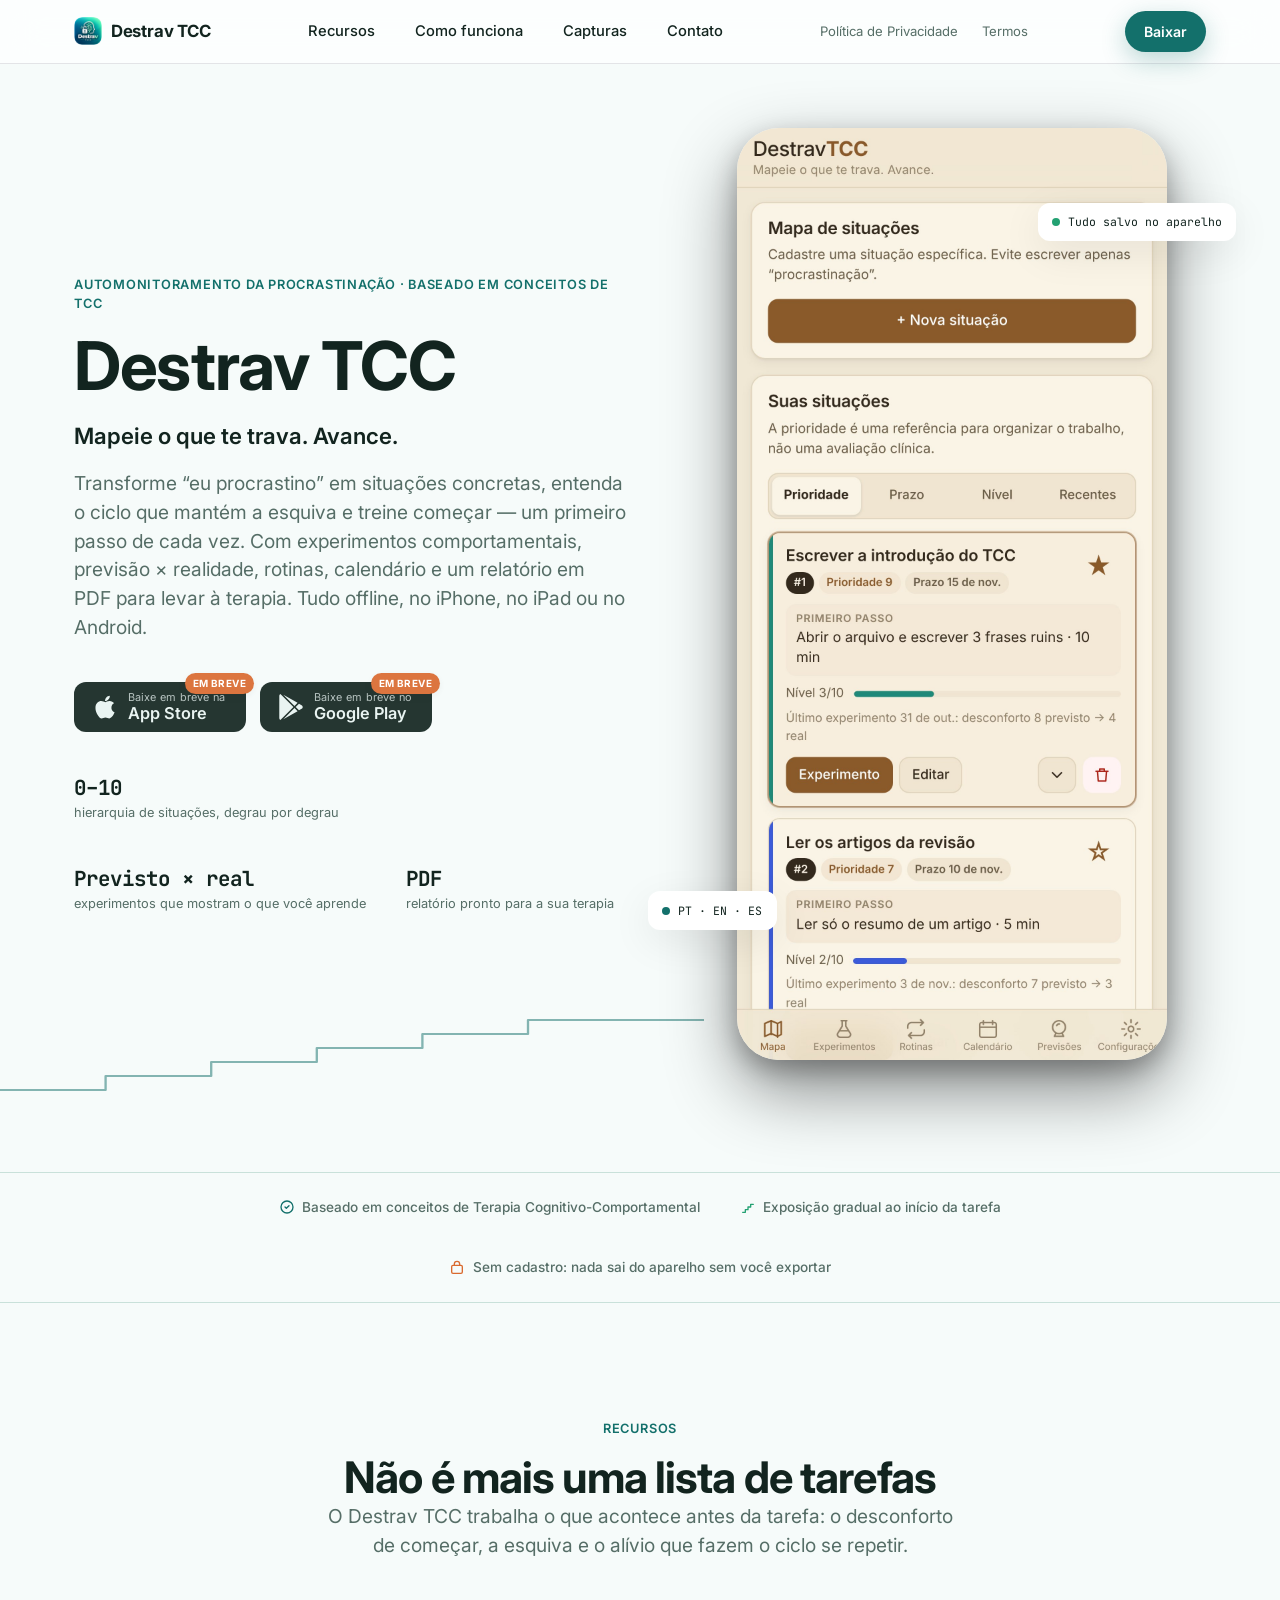
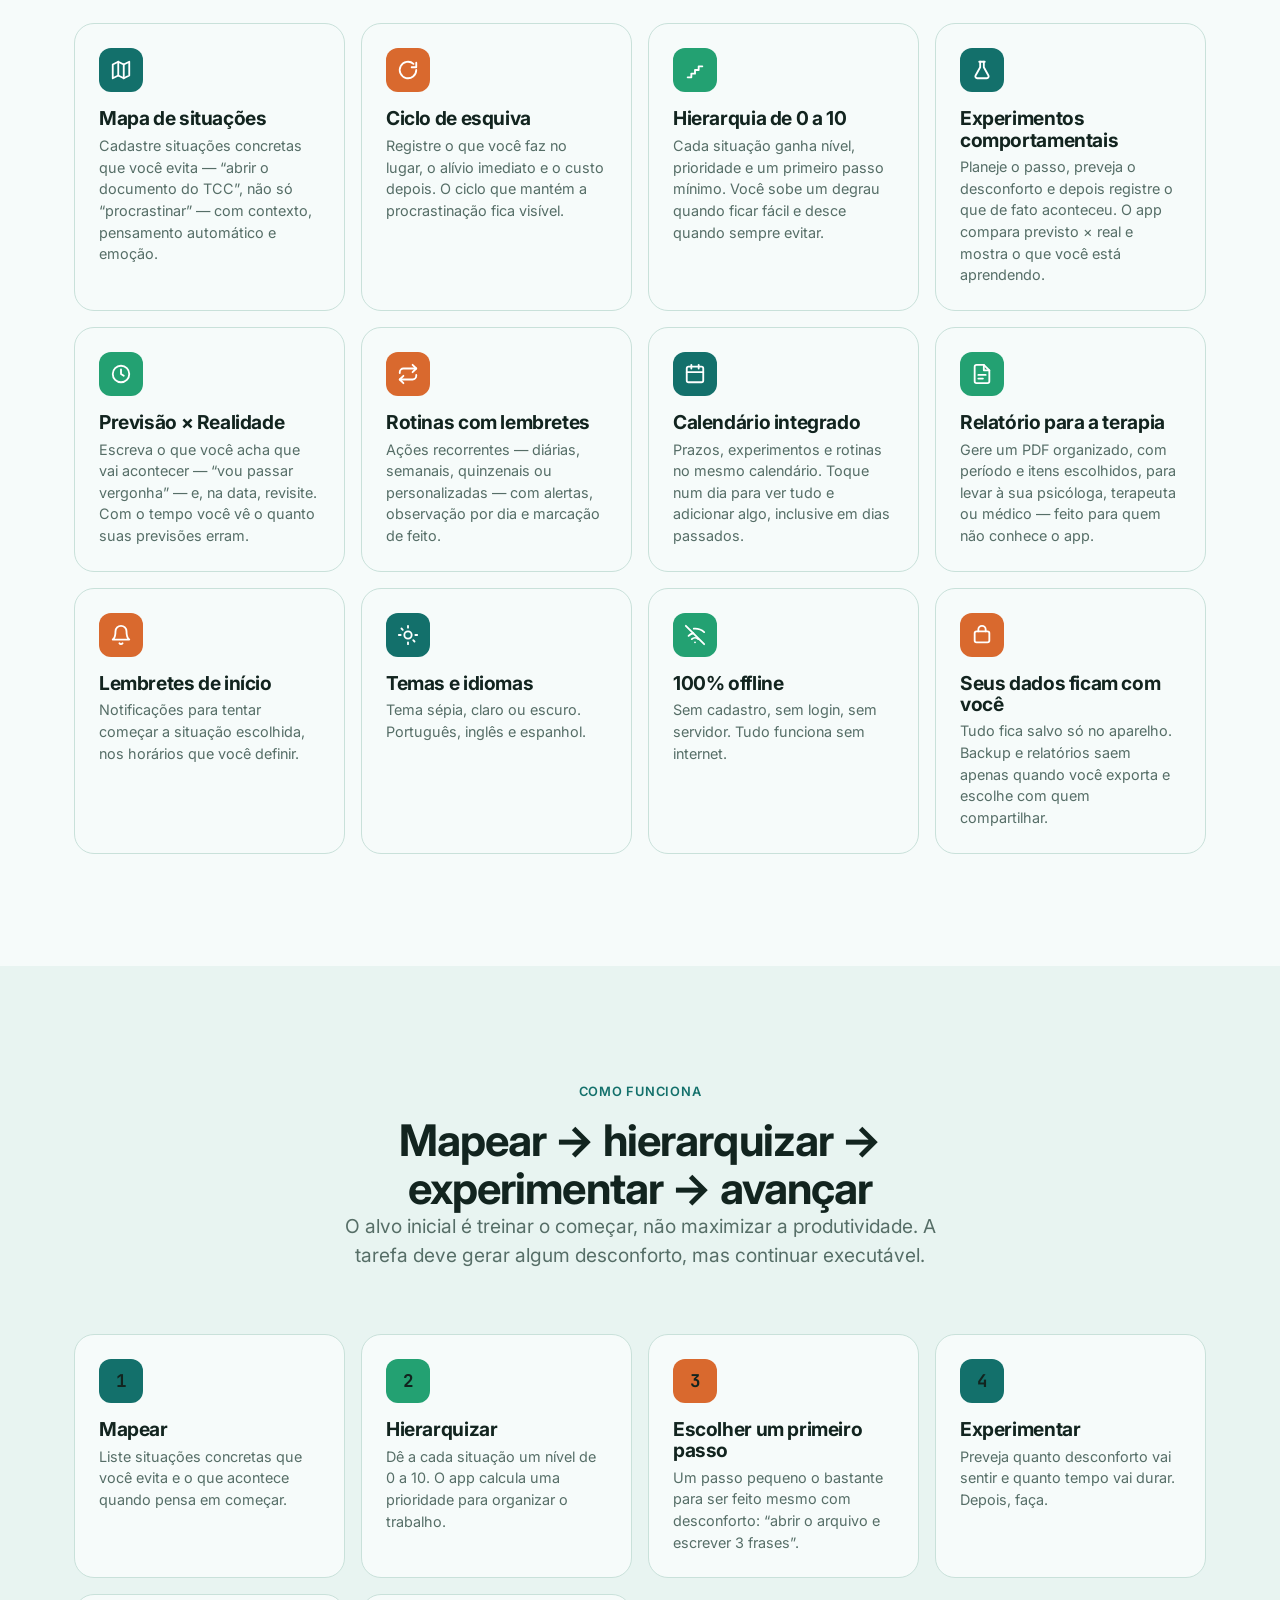
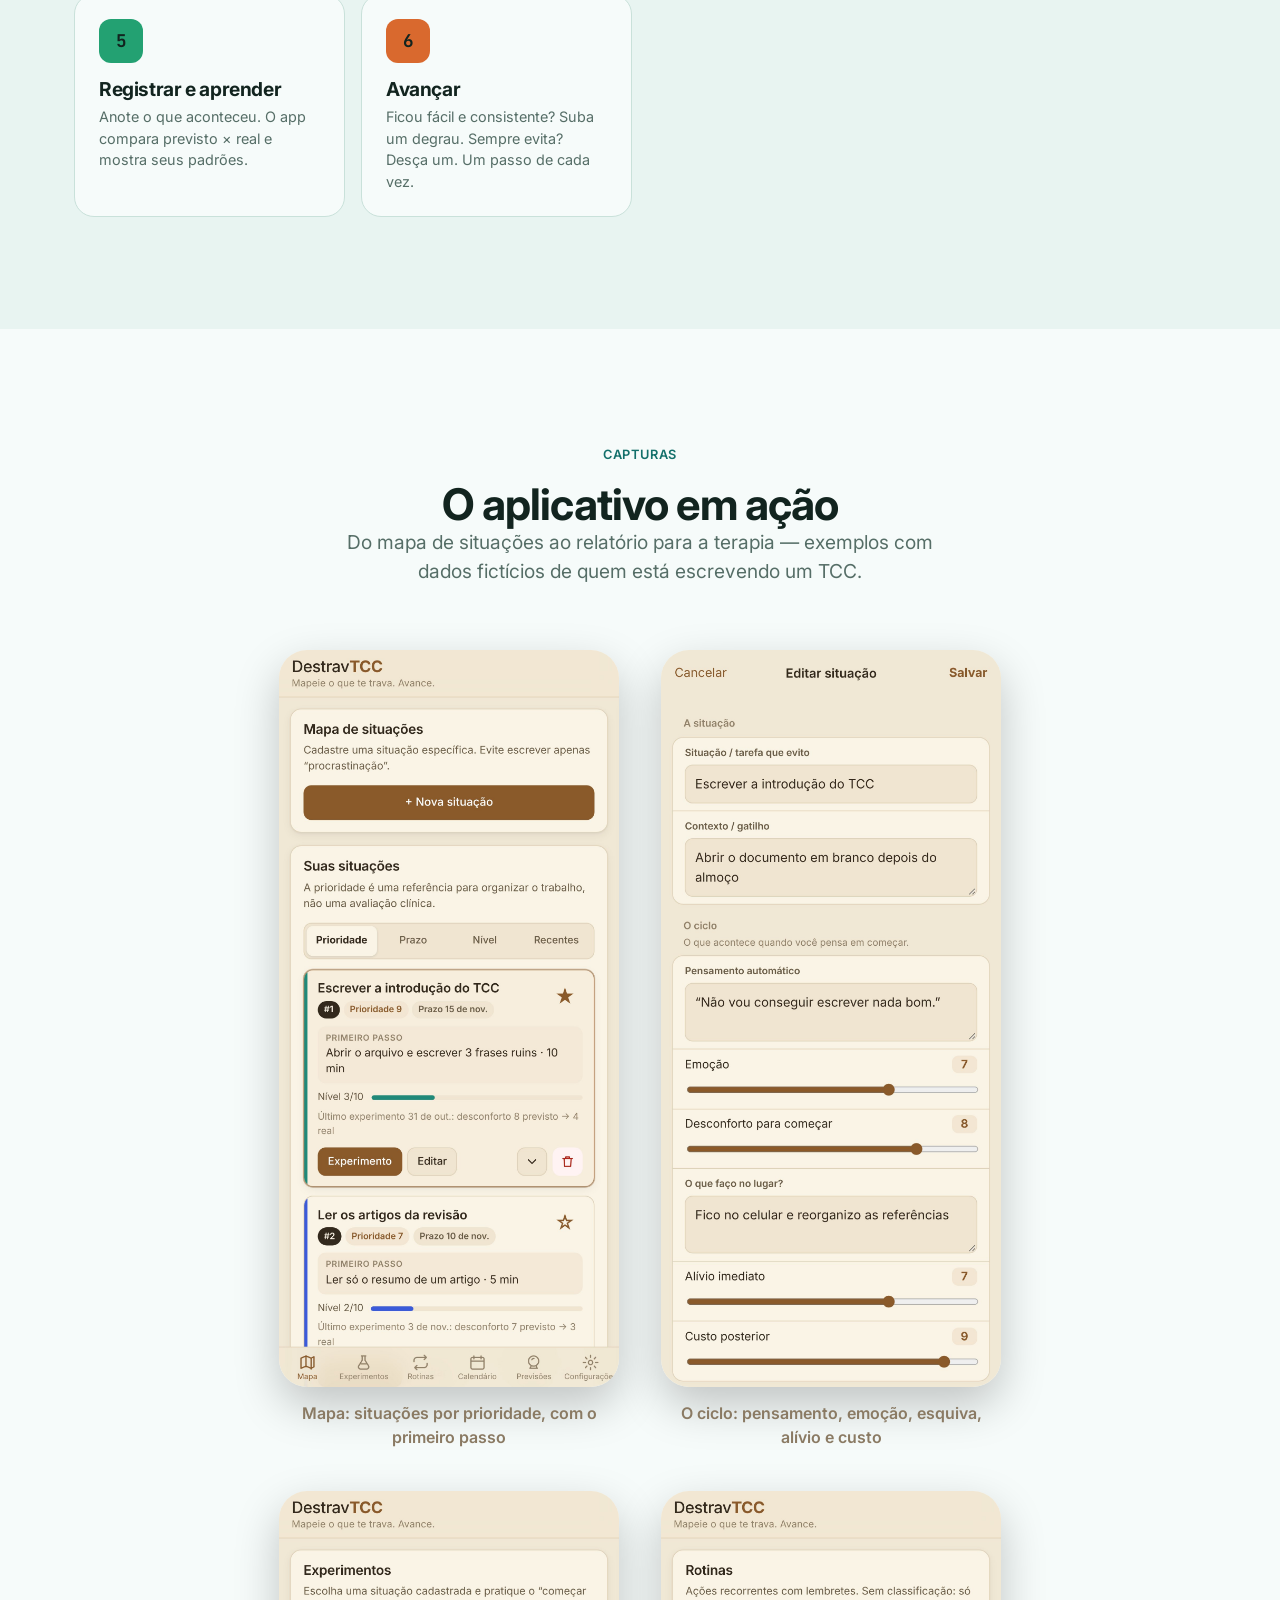
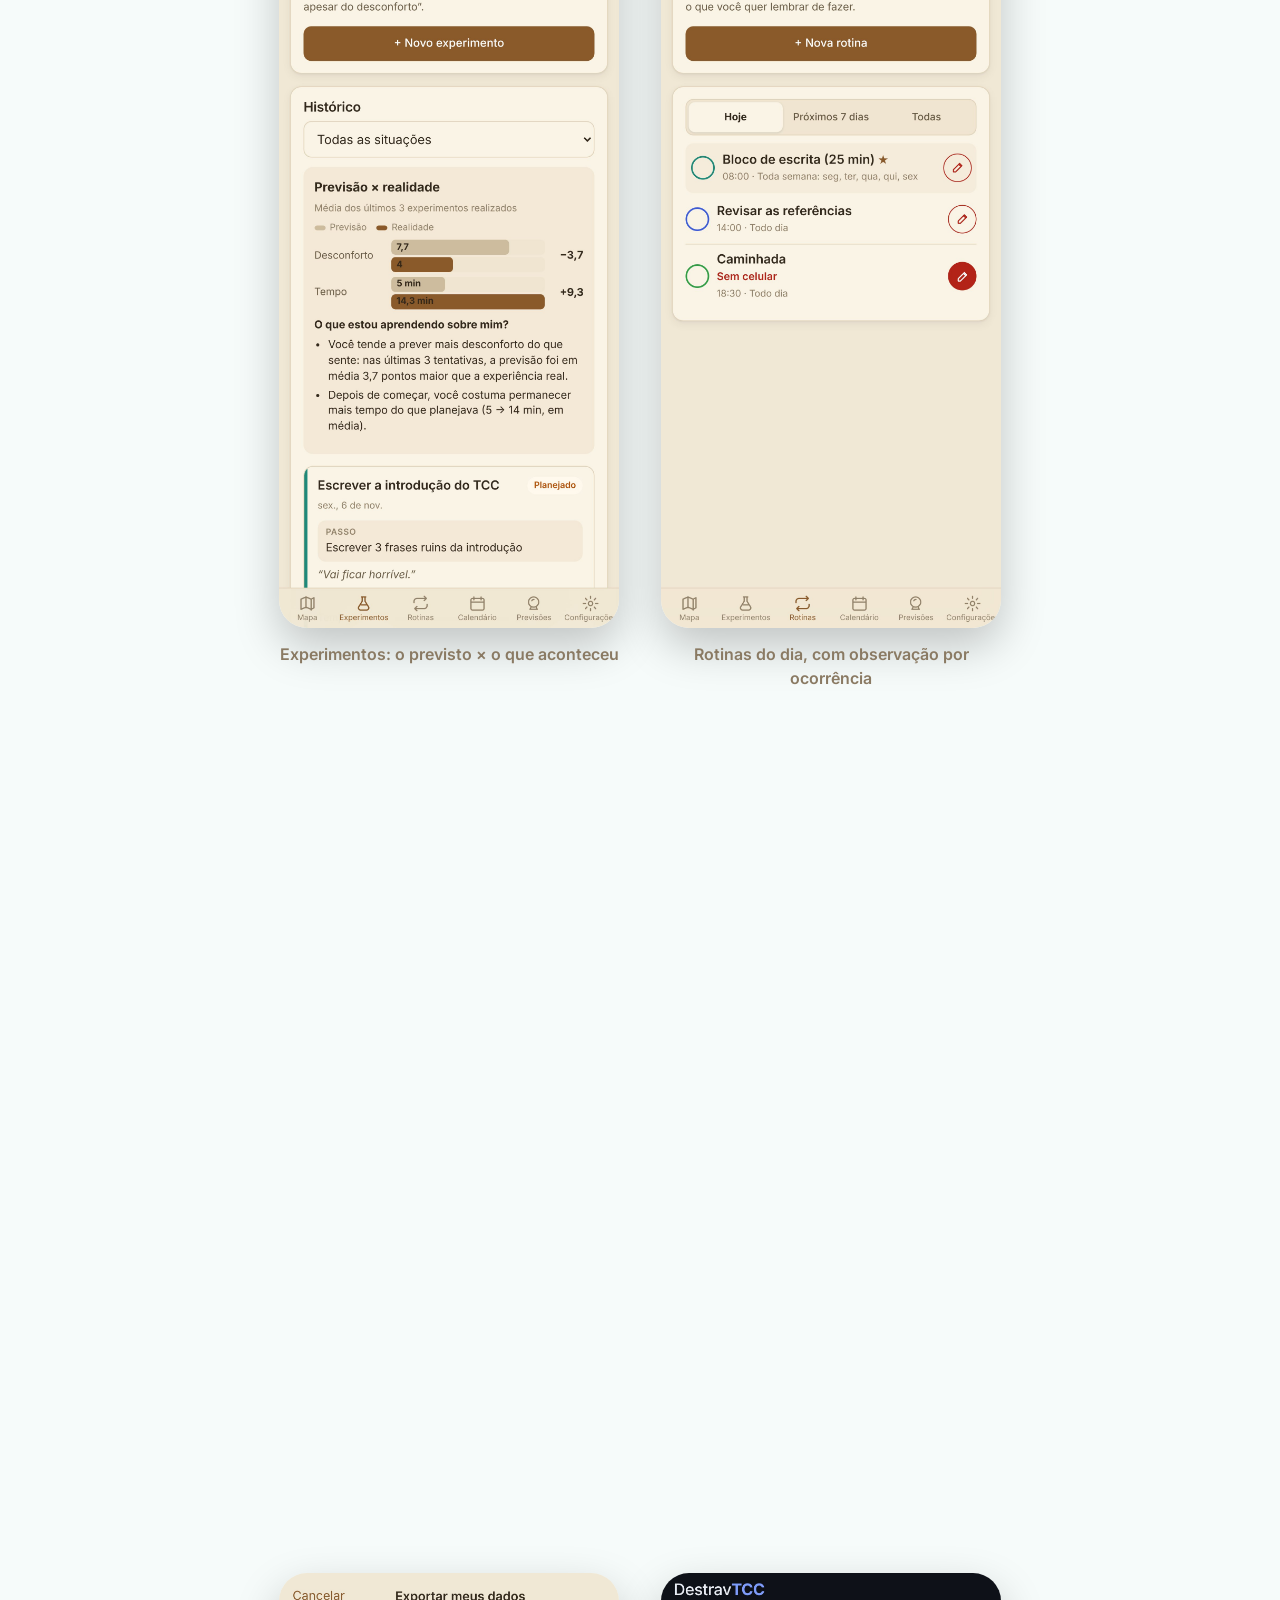
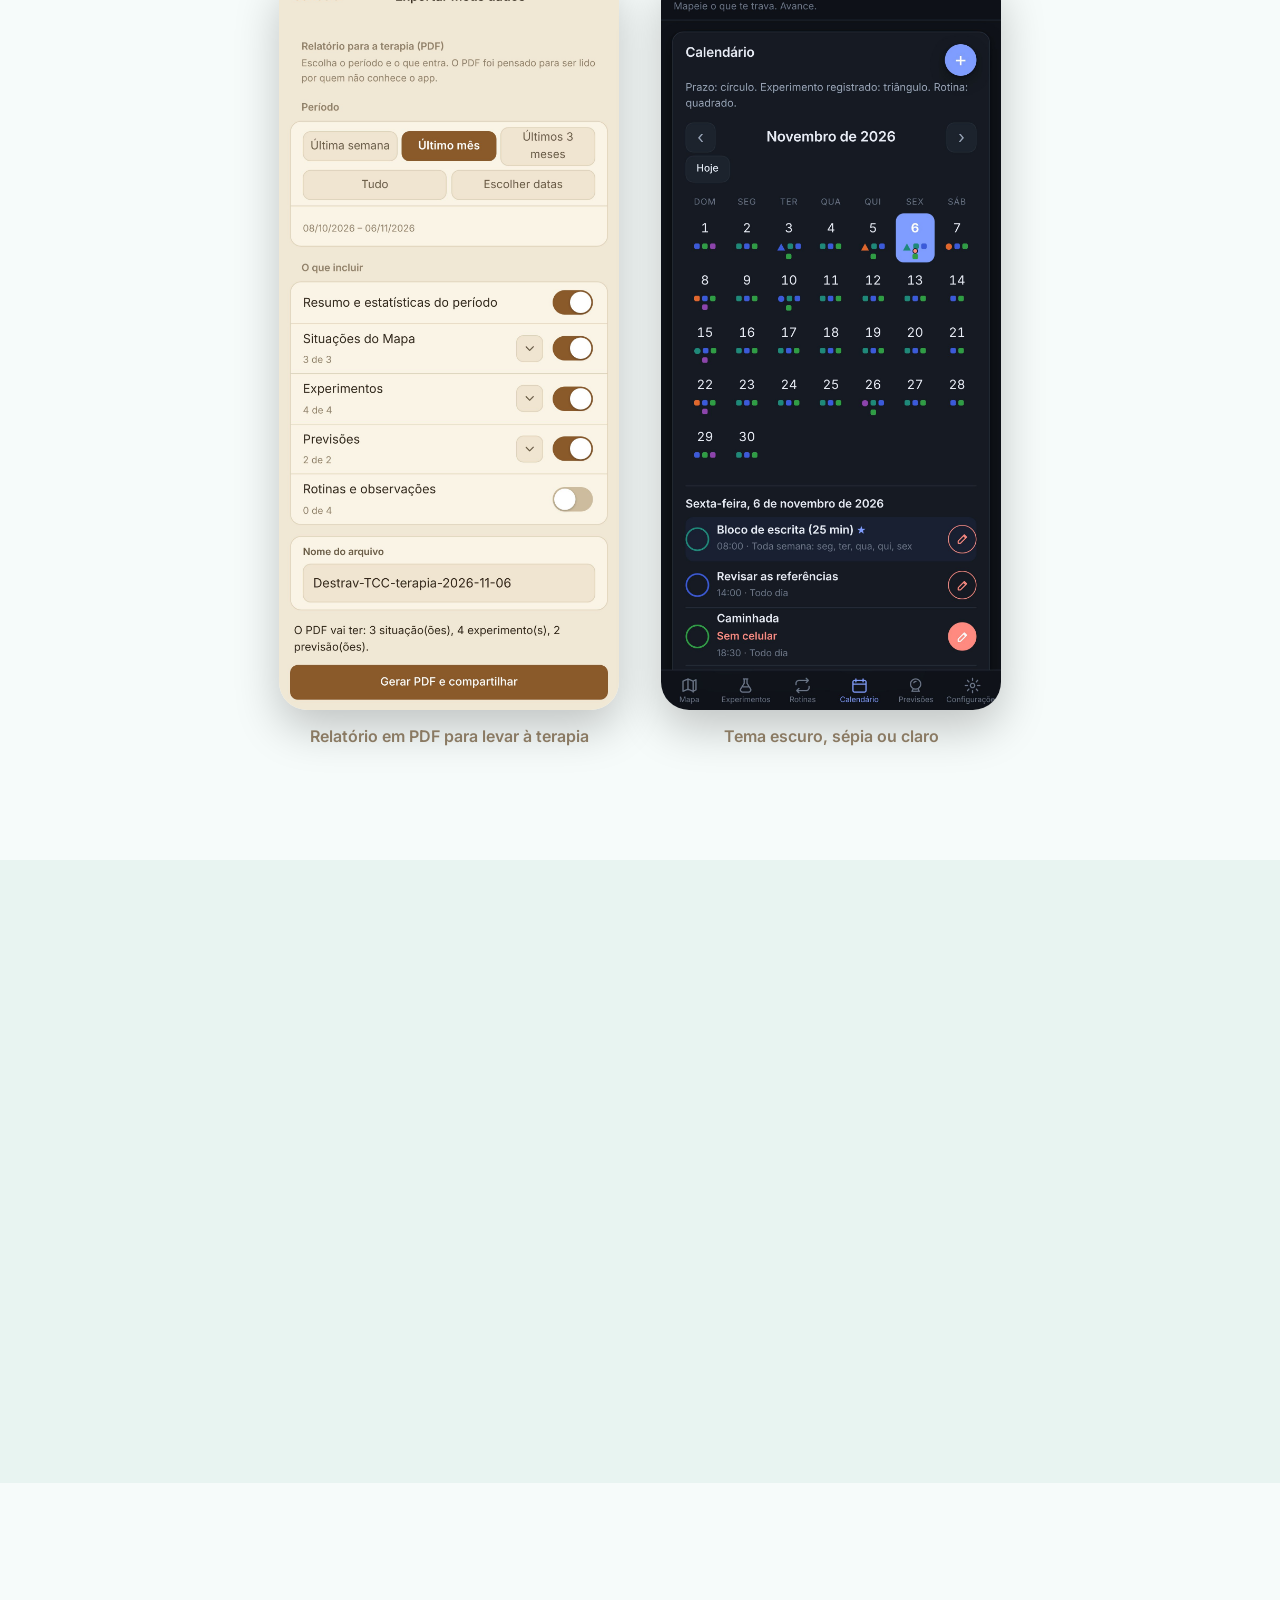
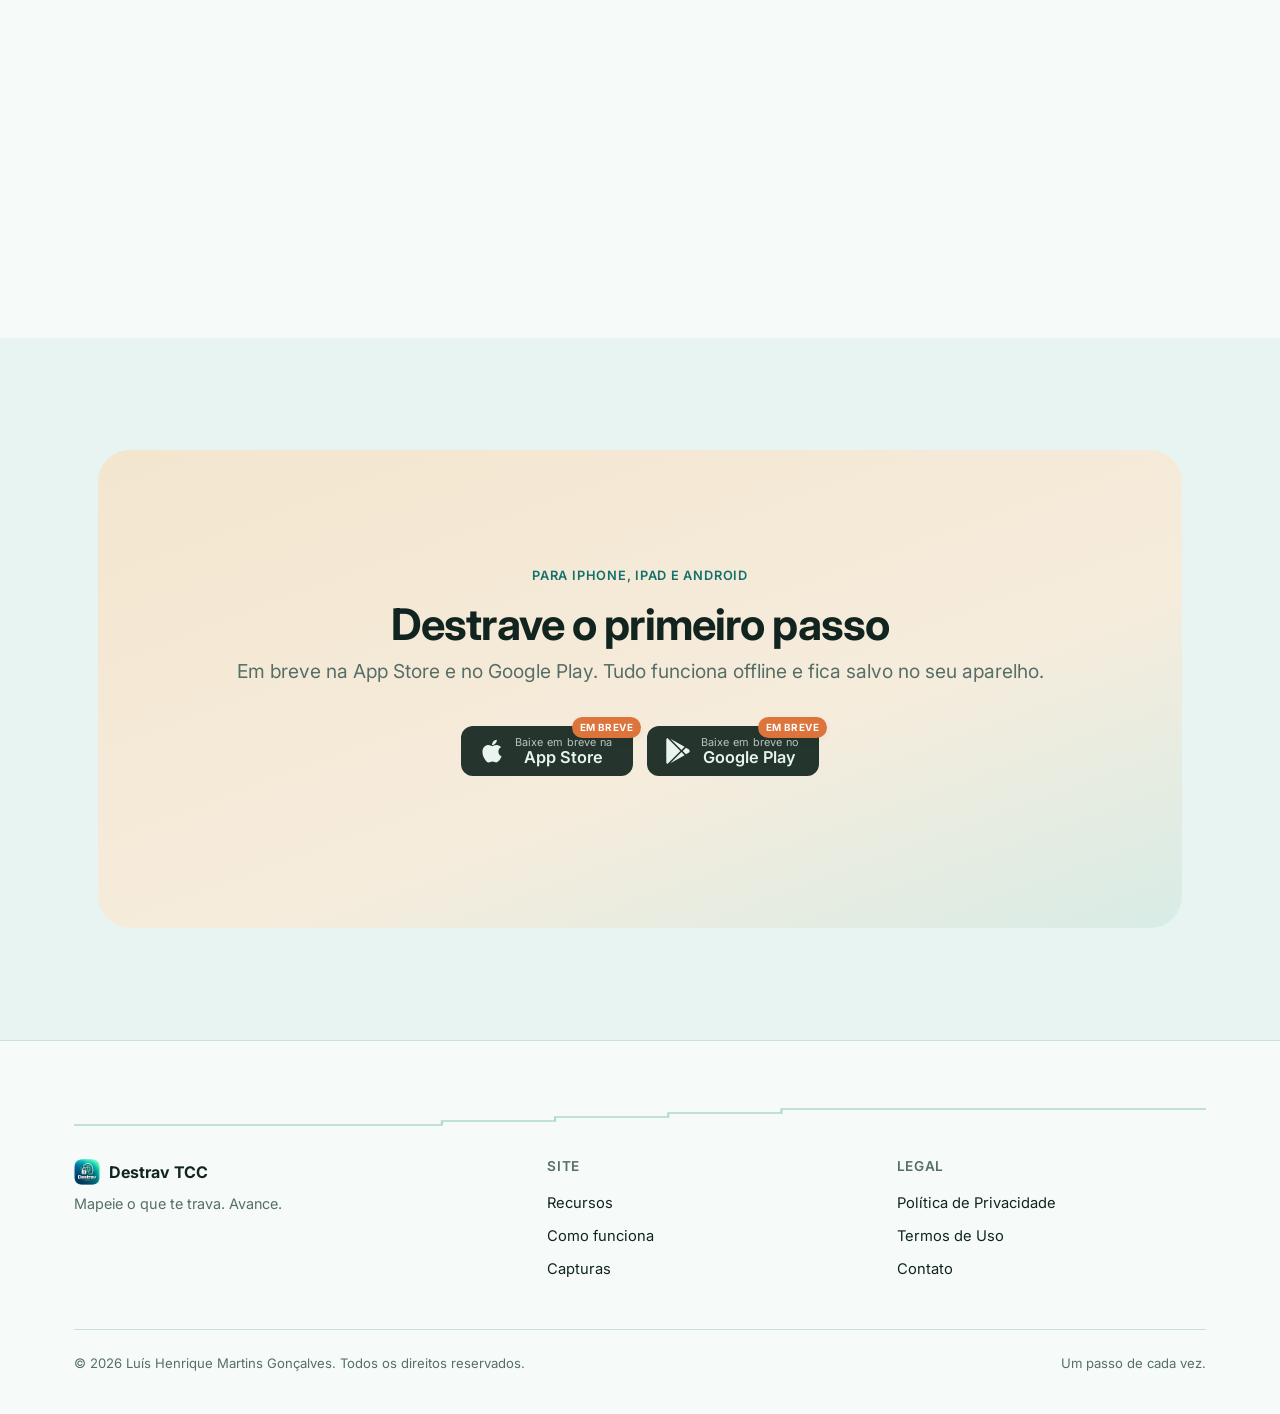
==== index.html @ 16d7924e "Publica o site do Destrav TCC Página inicial, Política de Privacidade, Termos de Uso e Contato, com " ====
<!DOCTYPE html>
<html lang="pt-BR">
<head>
<meta charset="UTF-8" />
<meta name="viewport" content="width=device-width, initial-scale=1.0" />
<title>Destrav TCC — Mapeie o que te trava. Avance.</title>
<meta name="description" content="Destrav TCC é um app de automonitoramento da procrastinação baseado em conceitos de TCC: mapa de situações, hierarquia, primeiro passo, experimentos comportamentais, rotinas, calendário e relatório em PDF para a terapia. Offline, para iPhone, iPad e Android." />
<meta name="author" content="Luís Henrique Martins Gonçalves" />
<link rel="canonical" href="https://drluishmg-code.github.io/destravtcc/index.html" />
<meta name="robots" content="index, follow" />

<link rel="icon" type="image/x-icon" href="assets/favicon.ico" />
<link rel="apple-touch-icon" href="assets/apple-touch-icon.png" />
<link rel="manifest" href="manifest.json" />
<meta name="theme-color" content="#13706b" />

<meta property="og:type" content="website" />
<meta property="og:title" content="Destrav TCC — Mapeie o que te trava. Avance." />
<meta property="og:description" content="Destrav TCC é um app de automonitoramento da procrastinação baseado em conceitos de TCC: mapa de situações, hierarquia, primeiro passo, experimentos comportamentais, rotinas, calendário e relatório em PDF para a terapia. Offline, para iPhone, iPad e Android." />
<meta property="og:image" content="https://drluishmg-code.github.io/destravtcc/assets/social-preview.png" />
<meta property="og:url" content="https://drluishmg-code.github.io/destravtcc/index.html" />
<meta property="og:locale" content="pt_BR" />
<meta property="og:site_name" content="Destrav TCC" />
<meta name="twitter:card" content="summary_large_image" />
<meta name="twitter:title" content="Destrav TCC — Mapeie o que te trava. Avance." />
<meta name="twitter:description" content="Destrav TCC é um app de automonitoramento da procrastinação baseado em conceitos de TCC: mapa de situações, hierarquia, primeiro passo, experimentos comportamentais, rotinas, calendário e relatório em PDF para a terapia. Offline, para iPhone, iPad e Android." />
<meta name="twitter:image" content="https://drluishmg-code.github.io/destravtcc/assets/social-preview.png" />

<link rel="preconnect" href="https://fonts.googleapis.com" />
<link rel="preconnect" href="https://fonts.gstatic.com" crossorigin />
<link href="https://fonts.googleapis.com/css2?family=Inter:wght@400;500;600;700;800&family=JetBrains+Mono:wght@500;700&display=swap" rel="stylesheet" />
<link rel="stylesheet" href="style.css" />
<script type="application/ld+json">
{
  "@context": "https://schema.org",
  "@type": "MobileApplication",
  "name": "Destrav TCC",
  "applicationCategory": "HealthApplication",
  "operatingSystem": "iOS, Android",
  "description": "Aplicativo de automonitoramento da procrastinação baseado em conceitos de Terapia Cognitivo-Comportamental: mapa de situações, hierarquia, experimentos comportamentais, previsão × realidade, rotinas, calendário e relatório em PDF para a terapia. Funciona offline.",
  "author": { "@type": "Person", "name": "Luís Henrique Martins Gonçalves" }
}
</script>
</head>
<body>

<a class="visually-hidden" href="#main">Pular para o conteúdo</a>

<!-- ===================== HEADER ===================== -->
<header class="site-header">
  <div class="container nav">
    <a href="index.html" class="nav-brand">
      <img src="assets/logo.png" alt="" width="28" height="28" />
      <span>Destrav TCC</span>
    </a>

    <nav class="nav-links" aria-label="Navegação principal">
      <a href="#recursos">Recursos</a>
      <a href="#como-funciona">Como funciona</a>
      <a href="#capturas">Capturas</a>
      <a href="contact.html">Contato</a>
    </nav>

    <div class="nav-secondary-links" aria-label="Navegação legal">
      <a href="privacy.html">Política de Privacidade</a>
      <a href="terms.html">Termos</a>
    </div>

    <div class="nav-cta">
      <a href="#download" class="btn btn-primary" style="padding:0.6rem 1.2rem; font-size:0.88rem;">Baixar</a>
      <button class="nav-toggle" aria-label="Abrir menu" aria-expanded="false" aria-controls="navDrawer">
        <span></span><span></span><span></span>
      </button>
    </div>
  </div>

  <div class="nav-drawer" id="navDrawer">
    <a href="#recursos">Recursos</a>
    <a href="#como-funciona">Como funciona</a>
    <a href="#capturas">Capturas</a>
    <a href="contact.html">Contato</a>
    <a href="privacy.html">Política de Privacidade</a>
    <a href="terms.html">Termos de Uso</a>
  </div>
</header>

<main id="main">

  <!-- ===================== HERO ===================== -->
  <section class="hero">
    <svg class="hero-ecg" viewBox="0 0 600 90" preserveAspectRatio="none" aria-hidden="true">
      <path d="M0 78 H90 V64 H180 V50 H270 V36 H360 V22 H450 V8 H600" />
    </svg>

    <div class="container">
      <div class="hero-copy reveal">
        <span class="eyebrow">Automonitoramento da procrastinação · baseado em conceitos de TCC</span>
        <h1>Destrav TCC</h1>
        <p class="lede-title">Mapeie o que te trava. Avance.</p>
        <p class="lede">Transforme “eu procrastino” em situações concretas, entenda o ciclo que mantém a esquiva e treine começar — um primeiro passo de cada vez. Com experimentos comportamentais, previsão × realidade, rotinas, calendário e um relatório em PDF para levar à terapia. Tudo offline, no iPhone, no iPad ou no Android.</p>

        <div class="hero-actions">
          <!-- BOTOES-LOJA: para ativar, rode ferramentas/publicar-lojas.py -->
          <div class="store-actions">
            <a href="#" class="store-btn is-soon" aria-disabled="true" onclick="return false;" aria-label="Em breve na App Store">
              <span class="store-btn-soon-tag">Em breve</span>
              <svg viewBox="0 0 384 512" aria-hidden="true"><path d="M318.7 268.7c-.2-36.7 16.4-64.4 50-84.8-18.8-26.9-47.2-41.7-84.7-44.6-35.5-2.8-74.3 20.7-88.5 20.7-15 0-49.4-19.7-76.4-19.7C63.3 141 4 184.8 4 273.7q0 39.4 14.4 81.2c12.8 36.7 59 126.7 107.2 125.2 25.2-.6 43-17.9 75.8-17.9 31.8 0 48.3 17.9 76.4 17.9 48.6-.7 90.4-82.5 102.6-119.3-65.2-30.7-61.7-90-61.7-91.1zm-56.6-164.2c27.3-32.4 24.8-61.9 24-72.5-24.1 1.4-52 16.4-67.9 34.9-17.5 19.8-27.8 44.3-25.6 71.9 26.1 2 49.9-11.4 69.5-34.3z"/></svg>
              <span class="store-btn-copy">
                <small>Baixe em breve na</small>
                <strong>App Store</strong>
              </span>
            </a>

            <a href="#" class="store-btn is-soon" aria-disabled="true" onclick="return false;" aria-label="Em breve no Google Play">
              <span class="store-btn-soon-tag">Em breve</span>
              <svg viewBox="0 0 512 512" aria-hidden="true"><path d="M325.3 234.3L104.6 13l280.8 161.2-60.1 60.1zM47 0C34 6.8 25.3 19.2 25.3 35.3v441.3c0 16.1 8.7 28.5 21.7 35.3l256.6-256L47 0zm425.2 225.6l-58.9-34.1-65.7 64.5 65.7 64.5 60.1-34.1c18-14.3 18-46.5-1.2-60.8zM104.6 499l280.8-161.2-60.1-60.1L104.6 499z"/></svg>
              <span class="store-btn-copy">
                <small>Baixe em breve no</small>
                <strong>Google Play</strong>
              </span>
            </a>
          </div>
        </div>

        <div class="hero-meta">
          <div>
            <strong>0–10</strong>
            <span>hierarquia de situações, degrau por degrau</span>
          </div>
          <div>
            <strong>Previsto × real</strong>
            <span>experimentos que mostram o que você aprende</span>
          </div>
          <div>
            <strong>PDF</strong>
            <span>relatório pronto para a sua terapia</span>
          </div>
        </div>
      </div>

      <div class="hero-figure reveal">
        <img src="assets/screenshots/mapa.jpg" alt="Tela principal do Destrav TCC com o mapa de situações" class="hero-app-image">
        <div class="floating-chip chip-1"><span class="dot green"></span> Tudo salvo no aparelho</div>
        <div class="floating-chip chip-2"><span class="dot blue"></span> PT · EN · ES</div>
      </div>
    </div>
  </section>

  <!-- ===================== TRUST BAR ===================== -->
  <div class="trust-bar">
    <div class="container">
      <ul>
        <li>
          <svg viewBox="0 0 24 24" fill="none" stroke="var(--color-blue)" stroke-width="2" stroke-linecap="round" stroke-linejoin="round" aria-hidden="true"><path d="M9 12l2 2 4-4"/><circle cx="12" cy="12" r="9"/></svg>
          Baseado em conceitos de Terapia Cognitivo-Comportamental
        </li>
        <li>
          <svg viewBox="0 0 24 24" fill="none" stroke="var(--color-green)" stroke-width="2" stroke-linecap="round" stroke-linejoin="round" aria-hidden="true"><path d="M4 20h4v-4h4v-4h4V8h4"/></svg>
          Exposição gradual ao início da tarefa
        </li>
        <li>
          <svg viewBox="0 0 24 24" fill="none" stroke="var(--color-red)" stroke-width="2" stroke-linecap="round" stroke-linejoin="round" aria-hidden="true"><rect x="4" y="8" width="16" height="12" rx="2"/><path d="M8 8V6a4 4 0 0 1 8 0v2"/></svg>
          Sem cadastro: nada sai do aparelho sem você exportar
        </li>
      </ul>
    </div>
  </div>

  <!-- ===================== RECURSOS ===================== -->
  <section class="section" id="recursos">
    <div class="container">
      <div class="section-head center reveal">
        <span class="eyebrow">Recursos</span>
        <h2>Não é mais uma lista de tarefas</h2>
        <p class="lede">O Destrav TCC trabalha o que acontece antes da tarefa: o desconforto de começar, a esquiva e o alívio que fazem o ciclo se repetir.</p>
      </div>

      <div class="features-grid">
        <div class="feature-card reveal">
          <div class="feature-icon blue"><svg viewBox="0 0 24 24" fill="none" stroke="currentColor" stroke-width="2" stroke-linecap="round" stroke-linejoin="round"><path d="M3 6l6-3 6 3 6-3v15l-6 3-6-3-6 3z"/><path d="M9 3v15M15 6v15"/></svg></div>
          <h3>Mapa de situações</h3>
          <p>Cadastre situações concretas que você evita — “abrir o documento do TCC”, não só “procrastinar” — com contexto, pensamento automático e emoção.</p>
        </div>
        <div class="feature-card reveal">
          <div class="feature-icon red"><svg viewBox="0 0 24 24" fill="none" stroke="currentColor" stroke-width="2" stroke-linecap="round" stroke-linejoin="round"><path d="M21 12a9 9 0 1 1-3-6.7"/><path d="M21 4v5h-5"/></svg></div>
          <h3>Ciclo de esquiva</h3>
          <p>Registre o que você faz no lugar, o alívio imediato e o custo depois. O ciclo que mantém a procrastinação fica visível.</p>
        </div>
        <div class="feature-card reveal">
          <div class="feature-icon green"><svg viewBox="0 0 24 24" fill="none" stroke="currentColor" stroke-width="2" stroke-linecap="round" stroke-linejoin="round"><path d="M4 20h4v-4h4v-4h4V8h4"/></svg></div>
          <h3>Hierarquia de 0 a 10</h3>
          <p>Cada situação ganha nível, prioridade e um primeiro passo mínimo. Você sobe um degrau quando ficar fácil e desce quando sempre evitar.</p>
        </div>
        <div class="feature-card reveal">
          <div class="feature-icon blue"><svg viewBox="0 0 24 24" fill="none" stroke="currentColor" stroke-width="2" stroke-linecap="round" stroke-linejoin="round"><path d="M9 3h6"/><path d="M10 3v6L5 18a2 2 0 0 0 1.7 3h10.6a2 2 0 0 0 1.7-3L14 9V3"/></svg></div>
          <h3>Experimentos comportamentais</h3>
          <p>Planeje o passo, preveja o desconforto e depois registre o que de fato aconteceu. O app compara previsto × real e mostra o que você está aprendendo.</p>
        </div>
        <div class="feature-card reveal">
          <div class="feature-icon green"><svg viewBox="0 0 24 24" fill="none" stroke="currentColor" stroke-width="2" stroke-linecap="round" stroke-linejoin="round"><circle cx="12" cy="12" r="9"/><path d="M12 7v5l3 2"/></svg></div>
          <h3>Previsão × Realidade</h3>
          <p>Escreva o que você acha que vai acontecer — “vou passar vergonha” — e, na data, revisite. Com o tempo você vê o quanto suas previsões erram.</p>
        </div>
        <div class="feature-card reveal">
          <div class="feature-icon red"><svg viewBox="0 0 24 24" fill="none" stroke="currentColor" stroke-width="2" stroke-linecap="round" stroke-linejoin="round"><path d="M17 2l4 4-4 4"/><path d="M3 11v-1a4 4 0 0 1 4-4h14"/><path d="M7 22l-4-4 4-4"/><path d="M21 13v1a4 4 0 0 1-4 4H3"/></svg></div>
          <h3>Rotinas com lembretes</h3>
          <p>Ações recorrentes — diárias, semanais, quinzenais ou personalizadas — com alertas, observação por dia e marcação de feito.</p>
        </div>
        <div class="feature-card reveal">
          <div class="feature-icon blue"><svg viewBox="0 0 24 24" fill="none" stroke="currentColor" stroke-width="2" stroke-linecap="round" stroke-linejoin="round"><rect x="3" y="4" width="18" height="17" rx="2"/><path d="M16 2v4M8 2v4M3 10h18"/></svg></div>
          <h3>Calendário integrado</h3>
          <p>Prazos, experimentos e rotinas no mesmo calendário. Toque num dia para ver tudo e adicionar algo, inclusive em dias passados.</p>
        </div>
        <div class="feature-card reveal">
          <div class="feature-icon green"><svg viewBox="0 0 24 24" fill="none" stroke="currentColor" stroke-width="2" stroke-linecap="round" stroke-linejoin="round"><path d="M14 2H6a2 2 0 0 0-2 2v16a2 2 0 0 0 2 2h12a2 2 0 0 0 2-2V8z"/><path d="M14 2v6h6M8 13h8M8 17h5"/></svg></div>
          <h3>Relatório para a terapia</h3>
          <p>Gere um PDF organizado, com período e itens escolhidos, para levar à sua psicóloga, terapeuta ou médico — feito para quem não conhece o app.</p>
        </div>
        <div class="feature-card reveal">
          <div class="feature-icon red"><svg viewBox="0 0 24 24" fill="none" stroke="currentColor" stroke-width="2" stroke-linecap="round" stroke-linejoin="round"><path d="M6 8a6 6 0 0 1 12 0c0 7 3 9 3 9H3s3-2 3-9"/><path d="M10.3 21a1.94 1.94 0 0 0 3.4 0"/></svg></div>
          <h3>Lembretes de início</h3>
          <p>Notificações para tentar começar a situação escolhida, nos horários que você definir.</p>
        </div>
        <div class="feature-card reveal">
          <div class="feature-icon blue"><svg viewBox="0 0 24 24" fill="none" stroke="currentColor" stroke-width="2" stroke-linecap="round" stroke-linejoin="round"><circle cx="12" cy="12" r="4"/><path d="M12 2v2M12 20v2M4.9 4.9l1.4 1.4M17.7 17.7l1.4 1.4M2 12h2M20 12h2"/></svg></div>
          <h3>Temas e idiomas</h3>
          <p>Tema sépia, claro ou escuro. Português, inglês e espanhol.</p>
        </div>
        <div class="feature-card reveal">
          <div class="feature-icon green"><svg viewBox="0 0 24 24" fill="none" stroke="currentColor" stroke-width="2" stroke-linecap="round" stroke-linejoin="round"><path d="M2 2l20 20"/><path d="M8.5 16.5a5 5 0 0 1 7 0"/><path d="M5 12.9a10 10 0 0 1 5.2-2.8"/><path d="M10.7 5.1A15 15 0 0 1 22 8.8"/><path d="M12 20h.01"/></svg></div>
          <h3>100% offline</h3>
          <p>Sem cadastro, sem login, sem servidor. Tudo funciona sem internet.</p>
        </div>
        <div class="feature-card reveal">
          <div class="feature-icon red"><svg viewBox="0 0 24 24" fill="none" stroke="currentColor" stroke-width="2" stroke-linecap="round" stroke-linejoin="round"><rect x="4" y="8" width="16" height="12" rx="2"/><path d="M8 8V6a4 4 0 0 1 8 0v2"/></svg></div>
          <h3>Seus dados ficam com você</h3>
          <p>Tudo fica salvo só no aparelho. Backup e relatórios saem apenas quando você exporta e escolhe com quem compartilhar.</p>
        </div>
      </div>
    </div>
  </section>

  <!-- ===================== COMO FUNCIONA ===================== -->
  <section class="section section-alt" id="como-funciona">
    <div class="container">
      <div class="section-head center reveal">
        <span class="eyebrow">Como funciona</span>
        <h2>Mapear → hierarquizar → experimentar → avançar</h2>
        <p class="lede">O alvo inicial é treinar o começar, não maximizar a produtividade. A tarefa deve gerar algum desconforto, mas continuar executável.</p>
      </div>

      <div class="features-grid">
        <div class="feature-card reveal">
          <div class="feature-icon blue" style="font-family:var(--font-mono);font-weight:700;font-size:1.1rem;">1</div>
          <h3>Mapear</h3>
          <p>Liste situações concretas que você evita e o que acontece quando pensa em começar.</p>
        </div>
        <div class="feature-card reveal">
          <div class="feature-icon green" style="font-family:var(--font-mono);font-weight:700;font-size:1.1rem;">2</div>
          <h3>Hierarquizar</h3>
          <p>Dê a cada situação um nível de 0 a 10. O app calcula uma prioridade para organizar o trabalho.</p>
        </div>
        <div class="feature-card reveal">
          <div class="feature-icon red" style="font-family:var(--font-mono);font-weight:700;font-size:1.1rem;">3</div>
          <h3>Escolher um primeiro passo</h3>
          <p>Um passo pequeno o bastante para ser feito mesmo com desconforto: “abrir o arquivo e escrever 3 frases”.</p>
        </div>
        <div class="feature-card reveal">
          <div class="feature-icon blue" style="font-family:var(--font-mono);font-weight:700;font-size:1.1rem;">4</div>
          <h3>Experimentar</h3>
          <p>Preveja quanto desconforto vai sentir e quanto tempo vai durar. Depois, faça.</p>
        </div>
        <div class="feature-card reveal">
          <div class="feature-icon green" style="font-family:var(--font-mono);font-weight:700;font-size:1.1rem;">5</div>
          <h3>Registrar e aprender</h3>
          <p>Anote o que aconteceu. O app compara previsto × real e mostra seus padrões.</p>
        </div>
        <div class="feature-card reveal">
          <div class="feature-icon red" style="font-family:var(--font-mono);font-weight:700;font-size:1.1rem;">6</div>
          <h3>Avançar</h3>
          <p>Ficou fácil e consistente? Suba um degrau. Sempre evita? Desça um. Um passo de cada vez.</p>
        </div>
      </div>
    </div>
  </section>

  <!-- ===================== CAPTURAS DE TELA ===================== -->
  <section class="section" id="capturas">
    <div class="container">
      <div class="section-head center reveal">
        <span class="eyebrow">Capturas</span>
        <h2>O aplicativo em ação</h2>
        <p class="lede">Do mapa de situações ao relatório para a terapia — exemplos com dados fictícios de quem está escrevendo um TCC.</p>
      </div>

      <div class="screens-gallery">
        <figure class="screen-card reveal">
          <img src="assets/screenshots/mapa.jpg" alt="Mapa de situações do Destrav TCC, ordenadas por prioridade">
          <figcaption>Mapa: situações por prioridade, com o primeiro passo</figcaption>
        </figure>
        <figure class="screen-card reveal">
          <img src="assets/screenshots/situacao.jpg" alt="Formulário de uma situação com o ciclo de esquiva">
          <figcaption>O ciclo: pensamento, emoção, esquiva, alívio e custo</figcaption>
        </figure>
        <figure class="screen-card reveal">
          <img src="assets/screenshots/experimentos.jpg" alt="Histórico de experimentos com previsão × realidade">
          <figcaption>Experimentos: o previsto × o que aconteceu</figcaption>
        </figure>
        <figure class="screen-card reveal">
          <img src="assets/screenshots/rotinas.jpg" alt="Rotinas do dia com lembretes">
          <figcaption>Rotinas do dia, com observação por ocorrência</figcaption>
        </figure>
        <figure class="screen-card reveal">
          <img src="assets/screenshots/calendario.jpg" alt="Calendário com prazos, experimentos e rotinas">
          <figcaption>Calendário: prazos, experimentos e rotinas juntos</figcaption>
        </figure>
        <figure class="screen-card reveal">
          <img src="assets/screenshots/previsoes.jpg" alt="Previsões aguardando revisão e estatísticas">
          <figcaption>Previsão × Realidade e o que seus registros mostram</figcaption>
        </figure>
        <figure class="screen-card reveal">
          <img src="assets/screenshots/exportar.jpg" alt="Exportação do relatório em PDF para terapia">
          <figcaption>Relatório em PDF para levar à terapia</figcaption>
        </figure>
        <figure class="screen-card reveal">
          <img src="assets/screenshots/calendario-escuro.jpg" alt="Calendário no tema escuro">
          <figcaption>Tema escuro, sépia ou claro</figcaption>
        </figure>
      </div>
    </div>
  </section>

  <!-- ===================== SOBRE ===================== -->
  <section class="section section-alt" id="sobre">
    <div class="container about-grid">
      <div class="about-visual reveal">
        <div class="stat-row"><strong>6</strong><span>áreas: Mapa, Experimentos, Rotinas, Calendário, Previsões e Configurações</span></div>
        <div class="stat-row"><strong>3</strong><span>idiomas: português, inglês e espanhol</span></div>
        <div class="stat-row"><strong>0</strong><span>cadastros, logins ou servidores</span></div>
      </div>

      <div class="about-copy reveal">
        <span class="eyebrow">Sobre o projeto</span>
        <h2>Procrastinar não é preguiça. É um ciclo.</h2>
        <p>Tarefa → desconforto → esquiva → alívio imediato → custo posterior → mais chance de esquivar de novo. O Destrav TCC foi feito para tornar esse ciclo visível e treinar, aos poucos, o começar apesar do desconforto.</p>
        <p>Ele organiza conceitos usados na Terapia Cognitivo-Comportamental — automonitoramento, hierarquia, exposição gradual e experimentos comportamentais — numa ferramenta simples para o dia a dia, do TCC da faculdade à tese, ao trabalho ou aos estudos.</p>
        <p>Os registros são seus. Quando fizer sentido, gere um relatório e leve à sua psicóloga, terapeuta ou médico.</p>
      </div>
    </div>
  </section>

  <!-- ===================== AVISO IMPORTANTE ===================== -->
  <section class="section">
    <div class="container">
      <div class="notice reveal">
        <div class="notice-icon">
          <svg viewBox="0 0 24 24" fill="none" stroke="currentColor" stroke-width="2" stroke-linecap="round" stroke-linejoin="round"><path d="M12 9v4"/><path d="M12 17h.01"/><path d="M10.3 3.9 1.8 18a2 2 0 0 0 1.7 3h17a2 2 0 0 0 1.7-3L13.7 3.9a2 2 0 0 0-3.4 0z"/></svg>
        </div>
        <div>
          <h3>Aviso importante</h3>
          <p>O Destrav TCC é uma ferramenta de automonitoramento baseada em conceitos de TCC. Não faz diagnóstico, não é tratamento e não substitui a avaliação ou o acompanhamento de um profissional de saúde mental. As notas de 0 a 10 são registros seus, não uma escala clínica validada.</p>
          <p>Se você estiver em sofrimento intenso ou pensando em se machucar, procure ajuda: no Brasil, o CVV atende 24 horas pelo telefone 188 ou em cvv.org.br; em emergência, ligue 192 (SAMU).</p>
        </div>
      </div>
    </div>
  </section>

  <!-- ===================== CTA FINAL / DOWNLOAD ===================== -->
  <section class="section section-alt" id="download">
    <div class="container">
      <div class="final-cta reveal">
        <span class="eyebrow">Para iPhone, iPad e Android</span>
        <h2>Destrave o primeiro passo</h2>
        <p class="lede">Em breve na App Store e no Google Play. Tudo funciona offline e fica salvo no seu aparelho.</p>
        <div class="hero-actions">
          <!-- BOTOES-LOJA: para ativar, rode ferramentas/publicar-lojas.py -->
          <div class="store-actions" style="justify-content:center;">
            <a href="#" class="store-btn is-soon" aria-disabled="true" onclick="return false;" aria-label="Em breve na App Store">
              <span class="store-btn-soon-tag">Em breve</span>
              <svg viewBox="0 0 384 512" aria-hidden="true"><path d="M318.7 268.7c-.2-36.7 16.4-64.4 50-84.8-18.8-26.9-47.2-41.7-84.7-44.6-35.5-2.8-74.3 20.7-88.5 20.7-15 0-49.4-19.7-76.4-19.7C63.3 141 4 184.8 4 273.7q0 39.4 14.4 81.2c12.8 36.7 59 126.7 107.2 125.2 25.2-.6 43-17.9 75.8-17.9 31.8 0 48.3 17.9 76.4 17.9 48.6-.7 90.4-82.5 102.6-119.3-65.2-30.7-61.7-90-61.7-91.1zm-56.6-164.2c27.3-32.4 24.8-61.9 24-72.5-24.1 1.4-52 16.4-67.9 34.9-17.5 19.8-27.8 44.3-25.6 71.9 26.1 2 49.9-11.4 69.5-34.3z"/></svg>
              <span class="store-btn-copy">
                <small>Baixe em breve na</small>
                <strong>App Store</strong>
              </span>
            </a>

            <a href="#" class="store-btn is-soon" aria-disabled="true" onclick="return false;" aria-label="Em breve no Google Play">
              <span class="store-btn-soon-tag">Em breve</span>
              <svg viewBox="0 0 512 512" aria-hidden="true"><path d="M325.3 234.3L104.6 13l280.8 161.2-60.1 60.1zM47 0C34 6.8 25.3 19.2 25.3 35.3v441.3c0 16.1 8.7 28.5 21.7 35.3l256.6-256L47 0zm425.2 225.6l-58.9-34.1-65.7 64.5 65.7 64.5 60.1-34.1c18-14.3 18-46.5-1.2-60.8zM104.6 499l280.8-161.2-60.1-60.1L104.6 499z"/></svg>
              <span class="store-btn-copy">
                <small>Baixe em breve no</small>
                <strong>Google Play</strong>
              </span>
            </a>
          </div>
        </div>
      </div>
    </div>
  </section>

</main>

<!-- ===================== FOOTER ===================== -->
<footer class="site-footer">
  <div class="container">
    <svg class="ecg-divider" viewBox="0 0 800 24" preserveAspectRatio="none" aria-hidden="true">
      <path d="M0 20 H260 V16 H340 V12 H420 V8 H500 V4 H800"/>
    </svg>

    <div class="footer-top">
      <div>
        <div class="footer-brand">
          <img src="assets/logo.png" alt="" width="26" height="26" />
          <span>Destrav TCC</span>
        </div>
        <p class="footer-tagline">Mapeie o que te trava. Avance.</p>
      </div>

      <div class="footer-col">
        <h4>Site</h4>
        <ul>
          <li><a href="#recursos">Recursos</a></li>
          <li><a href="#como-funciona">Como funciona</a></li>
          <li><a href="#capturas">Capturas</a></li>
        </ul>
      </div>

      <div class="footer-col">
        <h4>Legal</h4>
        <ul>
          <li><a href="privacy.html">Política de Privacidade</a></li>
          <li><a href="terms.html">Termos de Uso</a></li>
          <li><a href="contact.html">Contato</a></li>
        </ul>
      </div>
    </div>

    <div class="footer-bottom">
      <span>© <span data-year>2026</span> Luís Henrique Martins Gonçalves. Todos os direitos reservados.</span>
      <span>Um passo de cada vez.</span>
    </div>
  </div>
</footer>

<button class="back-to-top" aria-label="Voltar ao topo">
  <svg viewBox="0 0 24 24" fill="none" stroke="currentColor" stroke-width="2" stroke-linecap="round" stroke-linejoin="round"><path d="M12 19V5"/><path d="M5 12l7-7 7 7"/></svg>
</button>

<script src="script.js"></script>
</body>
</html>
---- style.css ----
/* ==========================================================================
   Destrav TCC — Website institucional
   style.css
   Sistema de design: tokens de cor/tipografia + componentes + responsivo
   Mesma estrutura do site do AneStudy, com a paleta verde-azulada do ícone
   do Destrav TCC.
   ========================================================================== */

/* ---------- 1. Design tokens ---------- */
:root {
  /* Cores — extraídas do ícone do app */
  --color-blue: #13706b;       /* verde-azulado do ícone — cor primária */
  --color-blue-dark: #0c4f4b;
  --color-green: #23a172;
  --color-red: #d9692e;
  --color-red-dark: #b8521c;

  --color-bg: #f6fbfa;
  --color-bg-alt: #e8f4f1;
  --color-bg-alt-2: #d8ece6;
  --color-border: #c9e1da;

  --color-text: #12241f;
  --color-text-secondary: #566e67;
  --color-text-on-dark: #e8f4f1;

  /* Tipografia */
  --font-display: "Inter", -apple-system, BlinkMacSystemFont, "Segoe UI", sans-serif;
  --font-body: "Inter", -apple-system, BlinkMacSystemFont, "Segoe UI", sans-serif;
  --font-mono: "JetBrains Mono", "SFMono-Regular", Menlo, monospace;

  /* Espaçamento */
  --space-xs: 0.5rem;
  --space-sm: 1rem;
  --space-md: 1.5rem;
  --space-lg: 2.5rem;
  --space-xl: 4rem;
  --space-2xl: 7rem;

  /* Raios e sombras */
  --radius-sm: 12px;
  --radius-md: 20px;
  --radius-lg: 32px;
  --shadow-sm: 0 2px 10px rgba(0, 0, 0, 0.06);
  --shadow-md: 0 12px 40px rgba(0, 0, 0, 0.08);
  --shadow-lg: 0 24px 70px rgba(0, 0, 0, 0.12);

  /* Transições */
  --ease: cubic-bezier(0.22, 1, 0.36, 1);
  --dur-fast: 0.2s;
  --dur-med: 0.5s;
  --dur-slow: 0.9s;

  --header-h: 64px;
  --max-w: 1180px;
}

/* ---------- 2. Reset ---------- */
*,
*::before,
*::after {
  box-sizing: border-box;
  margin: 0;
  padding: 0;
}

html {
  scroll-behavior: smooth;
  -webkit-text-size-adjust: 100%;
}

@media (prefers-reduced-motion: reduce) {
  html {
    scroll-behavior: auto;
  }
  *,
  *::before,
  *::after {
    animation-duration: 0.001ms !important;
    animation-iteration-count: 1 !important;
    transition-duration: 0.001ms !important;
    scroll-behavior: auto !important;
  }
}

body {
  font-family: var(--font-body);
  color: var(--color-text);
  background: var(--color-bg);
  line-height: 1.5;
  -webkit-font-smoothing: antialiased;
  overflow-x: hidden;
}

img {
  max-width: 100%;
  display: block;
}

a {
  color: inherit;
  text-decoration: none;
}

ul {
  list-style: none;
}

button {
  font: inherit;
  cursor: pointer;
  border: none;
  background: none;
  color: inherit;
}

/* Foco visível para acessibilidade */
a:focus-visible,
button:focus-visible,
input:focus-visible,
textarea:focus-visible {
  outline: 2px solid var(--color-blue);
  outline-offset: 3px;
  border-radius: 4px;
}

.visually-hidden {
  position: absolute;
  left: -9999px;
  top: auto;
  z-index: 1000;
  background: var(--color-blue);
  color: #fff;
  padding: 0.6rem 1rem;
  border-radius: var(--radius-sm);
}

.visually-hidden:focus {
  left: var(--space-md);
  top: var(--space-xs);
}

.container {
  max-width: var(--max-w);
  margin-inline: auto;
  padding-inline: var(--space-md);
}

.section {
  padding-block: var(--space-2xl);
}

.section-alt {
  background: var(--color-bg-alt);
}

.eyebrow {
  display: inline-block;
  font-size: 0.8rem;
  font-weight: 600;
  letter-spacing: 0.06em;
  text-transform: uppercase;
  color: var(--color-blue);
  margin-bottom: var(--space-sm);
}

.section-head {
  max-width: 640px;
  margin-bottom: var(--space-xl);
}

.section-head.center {
  margin-inline: auto;
  text-align: center;
}

h1,
h2,
h3,
h4 {
  font-family: var(--font-display);
  font-weight: 700;
  letter-spacing: -0.02em;
  line-height: 1.1;
}

h2 {
  font-size: clamp(1.9rem, 3.4vw, 2.75rem);
}

h3 {
  font-size: 1.2rem;
}

p {
  color: var(--color-text-secondary);
}

.lede {
  font-size: clamp(1.05rem, 1.5vw, 1.25rem);
}

/* ---------- 3. Botões ---------- */
.btn {
  display: inline-flex;
  align-items: center;
  justify-content: center;
  gap: 0.5rem;
  padding: 0.9rem 1.7rem;
  border-radius: 999px;
  font-weight: 600;
  font-size: 0.98rem;
  transition: transform var(--dur-fast) var(--ease), box-shadow var(--dur-fast) var(--ease), background var(--dur-fast) var(--ease);
  white-space: nowrap;
}

.btn:hover {
  transform: translateY(-2px);
}

.btn:active {
  transform: translateY(0);
}

.btn-primary {
  background: var(--color-blue);
  color: #fff;
  box-shadow: 0 8px 24px rgba(19, 112, 107, 0.28);
}

.btn-primary:hover {
  background: var(--color-blue-dark);
  box-shadow: 0 12px 30px rgba(19, 112, 107, 0.36);
}

.btn-secondary {
  background: var(--color-bg-alt-2);
  color: var(--color-text);
  border: 1px solid var(--color-border);
}

.btn-secondary:hover {
  background: #e4e7ea;
}

.btn-secondary[aria-disabled="true"] {
  opacity: 0.55;
  pointer-events: none;
}

.btn-ghost {
  color: var(--color-blue);
  font-weight: 600;
}

.btn-lg {
  padding: 1.05rem 2rem;
  font-size: 1.05rem;
}

/* ---------- 4. Header ---------- */
.site-header {
  position: fixed;
  inset-block-start: 0;
  inset-inline: 0;
  height: var(--header-h);
  z-index: 100;
  display: flex;
  align-items: center;
  background: rgba(255, 255, 255, 0.72);
  backdrop-filter: saturate(180%) blur(20px);
  -webkit-backdrop-filter: saturate(180%) blur(20px);
  border-bottom: 1px solid rgba(210, 210, 215, 0.6);
  transition: box-shadow var(--dur-fast) var(--ease);
}

.site-header.is-scrolled {
  box-shadow: var(--shadow-sm);
}

.nav {
  width: 100%;
  display: flex;
  align-items: center;
  justify-content: space-between;
}

.nav-brand {
  white-space: nowrap;
  display: flex;
  align-items: center;
  gap: 0.55rem;
  font-weight: 700;
  font-size: 1.05rem;
  letter-spacing: -0.01em;
}

.nav-brand img {
  width: 28px;
  height: 28px;
  border-radius: 8px;
}

.nav-links {
  display: flex;
  align-items: center;
  gap: var(--space-lg);
}

.nav-links a {
  font-size: 0.92rem;
  font-weight: 500;
  color: var(--color-text);
  position: relative;
  padding-block: 4px;
}

.nav-links a::after {
  content: "";
  position: absolute;
  left: 0;
  right: 100%;
  bottom: 0;
  height: 2px;
  background: var(--color-blue);
  transition: right var(--dur-fast) var(--ease);
  border-radius: 2px;
}

.nav-links a:hover::after,
.nav-links a[aria-current="page"]::after {
  right: 0;
}

.nav-secondary-links {
  display: flex;
  gap: var(--space-md);
}

.nav-secondary-links a {
  font-size: 0.82rem;
  color: var(--color-text-secondary);
}

.nav-toggle {
  display: none;
  flex-direction: column;
  gap: 5px;
  padding: 8px;
}

.nav-toggle span {
  width: 22px;
  height: 2px;
  background: var(--color-text);
  border-radius: 2px;
  transition: transform var(--dur-fast) var(--ease), opacity var(--dur-fast) var(--ease);
}

.nav-cta {
  display: flex;
  align-items: center;
  gap: var(--space-sm);
}

/* ---------- 5. Hero ---------- */
.hero {
  position: relative;
  padding-block-start: calc(var(--header-h) + var(--space-xl));
  padding-block-end: var(--space-2xl);
  overflow: hidden;
}

.hero .container {
  display: grid;
  grid-template-columns: 1.05fr 0.95fr;
  gap: var(--space-xl);
  align-items: center;
}

.hero-copy .eyebrow {
  display: flex;
  align-items: center;
  gap: 0.4rem;
}

.hero-copy h1 {
  font-size: clamp(2.6rem, 6vw, 4.2rem);
  margin-bottom: var(--space-sm);
}

.hero-copy .lede-title {
  font-size: clamp(1.15rem, 2vw, 1.4rem);
  color: var(--color-text);
  font-weight: 600;
  margin-bottom: var(--space-sm);
}

.hero-copy p.lede {
  margin-bottom: var(--space-lg);
  max-width: 46ch;
}

.hero-actions {
  display: flex;
  flex-wrap: wrap;
  gap: var(--space-sm);
  margin-bottom: var(--space-lg);
}

.hero-meta {
  display: flex;
  gap: var(--space-lg);
  flex-wrap: wrap;
}

.hero-meta div {
  display: flex;
  flex-direction: column;
}

.hero-meta strong {
  font-family: var(--font-mono);
  font-size: 1.3rem;
  color: var(--color-text);
}

.hero-meta span {
  font-size: 0.8rem;
  color: var(--color-text-secondary);
}

/* Traçado de ECG — elemento assinatura do site */
.hero-ecg {
  position: absolute;
  inset-inline-start: 0;
  inset-block-end: 6%;
  width: 55%;
  height: 90px;
  opacity: 0.5;
  pointer-events: none;
  z-index: 0;
}

.hero-ecg path {
  fill: none;
  stroke: var(--color-blue);
  stroke-width: 2;
  stroke-linecap: round;
  stroke-linejoin: round;
  stroke-dasharray: 1400;
  stroke-dashoffset: 1400;
  animation: draw-ecg 3.2s var(--ease) 0.3s forwards, pulse-ecg 2.6s ease-in-out 3.6s infinite;
}

@keyframes draw-ecg {
  to {
    stroke-dashoffset: 0;
  }
}

@keyframes pulse-ecg {
  0%,
  100% {
    opacity: 0.35;
  }
  50% {
    opacity: 0.6;
  }
}

/* Mockup do telefone (placeholder para screenshot real) */
.phone-mock {
  position: relative;
  width: min(300px, 78vw);
  margin-inline: auto;
  aspect-ratio: 9 / 19.5;
  border-radius: 46px;
  background: #0b0c0e;
  padding: 12px;
  box-shadow: var(--shadow-lg);
  isolation: isolate;
}

.phone-mock::before {
  content: "";
  position: absolute;
  top: 12px;
  left: 50%;
  translate: -50% 0;
  width: 34%;
  height: 22px;
  background: #0b0c0e;
  border-radius: 20px;
  z-index: 2;
}

.phone-screen {
  width: 100%;
  height: 100%;
  border-radius: 34px;
  overflow: hidden;
  background: linear-gradient(160deg, #f3e6cf 0%, #f6ecdc 55%, #d8ece6 100%);
  position: relative;
}

.phone-screen img {
  width: 100%;
  height: 100%;
  object-fit: cover;
}

.phone-screen .mock-ui {
  padding: 40px 16px 16px;
  display: flex;
  flex-direction: column;
  gap: 10px;
  height: 100%;
}

.mock-ui .mock-topbar {
  font-family: var(--font-mono);
  font-size: 0.62rem;
  color: var(--color-text-secondary);
  display: flex;
  justify-content: space-between;
  margin-bottom: 6px;
}

.mock-card {
  background: #fff;
  border-radius: 14px;
  padding: 12px;
  box-shadow: var(--shadow-sm);
  display: flex;
  flex-direction: column;
  gap: 6px;
}

.mock-card .mock-title {
  font-size: 0.72rem;
  font-weight: 700;
  color: var(--color-text);
}

.mock-card .mock-line {
  height: 6px;
  border-radius: 3px;
  background: var(--color-bg-alt-2);
}

.mock-card .mock-line.short {
  width: 55%;
}

.mock-badge {
  display: inline-flex;
  align-self: flex-start;
  font-family: var(--font-mono);
  font-size: 0.6rem;
  font-weight: 700;
  padding: 3px 8px;
  border-radius: 8px;
}

.mock-badge.blue {
  background: rgba(19, 112, 107, 0.12);
  color: var(--color-blue);
}

.mock-badge.green {
  background: rgba(18, 183, 106, 0.14);
  color: var(--color-green);
}

.mock-badge.red {
  background: rgba(255, 59, 48, 0.12);
  color: var(--color-red-dark);
}

.hero-figure {
  position: relative;
  z-index: 1;
}

.floating-chip {
  position: absolute;
  background: #fff;
  border-radius: var(--radius-sm);
  box-shadow: var(--shadow-md);
  padding: 0.65rem 0.9rem;
  font-family: var(--font-mono);
  font-size: 0.72rem;
  display: flex;
  align-items: center;
  gap: 0.5rem;
  animation: float 5s ease-in-out infinite;
}

.floating-chip.chip-1 {
  top: 8%;
  right: -6%;
  animation-delay: 0.2s;
}

.floating-chip.chip-2 {
  bottom: 14%;
  left: -10%;
  animation-delay: 1.2s;
}

.floating-chip .dot {
  width: 8px;
  height: 8px;
  border-radius: 50%;
}

.dot.green {
  background: var(--color-green);
}
.dot.blue {
  background: var(--color-blue);
}

@keyframes float {
  0%,
  100% {
    transform: translateY(0);
  }
  50% {
    transform: translateY(-10px);
  }
}

/* ---------- 6. Marquee de destaque ---------- */
.trust-bar {
  border-block: 1px solid var(--color-border);
  padding-block: var(--space-md);
}

.trust-bar ul {
  display: flex;
  justify-content: center;
  flex-wrap: wrap;
  gap: var(--space-lg);
  font-size: 0.85rem;
  color: var(--color-text-secondary);
  font-weight: 500;
}

.trust-bar li {
  display: flex;
  align-items: center;
  gap: 0.45rem;
}

.trust-bar svg {
  width: 16px;
  height: 16px;
  flex-shrink: 0;
}

/* ---------- 7. Recursos (features) ---------- */
.features-grid {
  display: grid;
  grid-template-columns: repeat(4, 1fr);
  gap: var(--space-sm);
}

.feature-card {
  background: var(--color-bg);
  border: 1px solid var(--color-border);
  border-radius: var(--radius-md);
  padding: var(--space-md);
  transition: transform var(--dur-fast) var(--ease), box-shadow var(--dur-fast) var(--ease), border-color var(--dur-fast) var(--ease);
}

.feature-card:hover {
  transform: translateY(-4px);
  box-shadow: var(--shadow-md);
  border-color: transparent;
}

.feature-icon {
  width: 44px;
  height: 44px;
  border-radius: 12px;
  display: flex;
  align-items: center;
  justify-content: center;
  margin-bottom: var(--space-sm);
}

.feature-icon svg {
  width: 22px;
  height: 22px;
  stroke: #fff;
}

.feature-icon.blue {
  background: var(--color-blue);
}
.feature-icon.green {
  background: var(--color-green);
}
.feature-icon.red {
  background: var(--color-red);
}

.feature-card h3 {
  margin-bottom: 0.35rem;
}

.feature-card p {
  font-size: 0.9rem;
}

/* ---------- 8. Capturas / carrossel ---------- */
.carousel {
  position: relative;
}

.carousel-track-wrap {
  overflow: hidden;
  border-radius: var(--radius-lg);
}

.carousel-track {
  display: flex;
  transition: transform var(--dur-med) var(--ease);
}

.carousel-slide {
  flex: 0 0 100%;
  display: flex;
  justify-content: center;
  padding: var(--space-lg) var(--space-md);
  background: var(--color-bg-alt);
}

.carousel-slide .phone-mock {
  width: min(240px, 60vw);
}

.carousel-caption {
  text-align: center;
  margin-top: var(--space-sm);
  font-size: 0.85rem;
  color: var(--color-text-secondary);
}

.carousel-controls {
  display: flex;
  align-items: center;
  justify-content: center;
  gap: var(--space-md);
  margin-top: var(--space-md);
}

.carousel-btn {
  width: 42px;
  height: 42px;
  border-radius: 50%;
  border: 1px solid var(--color-border);
  display: flex;
  align-items: center;
  justify-content: center;
  transition: background var(--dur-fast) var(--ease), transform var(--dur-fast) var(--ease);
}

.carousel-btn:hover {
  background: var(--color-bg-alt-2);
  transform: scale(1.05);
}

.carousel-btn svg {
  width: 18px;
  height: 18px;
}

.carousel-dots {
  display: flex;
  gap: 8px;
}

.carousel-dots button {
  width: 8px;
  height: 8px;
  border-radius: 50%;
  background: var(--color-border);
  transition: background var(--dur-fast) var(--ease), width var(--dur-fast) var(--ease);
}

.carousel-dots button[aria-current="true"] {
  background: var(--color-blue);
  width: 22px;
  border-radius: 4px;
}

/* Múltiplos telefones lado a lado em telas largas */
@media (min-width: 900px) {
  .carousel-track-wrap {
    display: none;
  }
  .screens-row {
    display: grid;
    grid-template-columns: repeat(4, 1fr);
    gap: var(--space-md);
  }
  .screens-row .phone-mock {
    width: 100%;
  }
  .screens-row-item p {
    text-align: center;
    margin-top: var(--space-xs);
    font-size: 0.85rem;
  }
}

@media (max-width: 899px) {
  .screens-row {
    display: none;
  }
}

/* ---------- 9. Sobre ---------- */
.about-grid {
  display: grid;
  grid-template-columns: 0.9fr 1.1fr;
  gap: var(--space-xl);
  align-items: center;
}

.about-visual {
  background: var(--color-bg-alt);
  border-radius: var(--radius-lg);
  padding: var(--space-lg);
  display: flex;
  flex-direction: column;
  gap: var(--space-sm);
}

.stat-row {
  display: flex;
  justify-content: space-between;
  padding-block: var(--space-sm);
  border-bottom: 1px solid var(--color-border);
}

.stat-row:last-child {
  border-bottom: none;
}

.stat-row strong {
  font-family: var(--font-mono);
  font-size: 1.6rem;
}

.stat-row span {
  font-size: 0.82rem;
  color: var(--color-text-secondary);
  max-width: 16ch;
  text-align: right;
}

.about-copy h2 {
  margin-bottom: var(--space-sm);
}

.about-copy p + p {
  margin-top: var(--space-sm);
}

/* ---------- 10. Aviso importante (callout) ---------- */
.notice {
  border: 1px solid rgba(255, 59, 48, 0.25);
  background: linear-gradient(180deg, rgba(255, 59, 48, 0.06), rgba(255, 59, 48, 0.02));
  border-radius: var(--radius-lg);
  padding: var(--space-lg);
  display: flex;
  gap: var(--space-md);
  align-items: flex-start;
}

.notice-icon {
  flex-shrink: 0;
  width: 46px;
  height: 46px;
  border-radius: 50%;
  background: var(--color-red);
  display: flex;
  align-items: center;
  justify-content: center;
}

.notice-icon svg {
  width: 22px;
  height: 22px;
  stroke: #fff;
}

.notice h3 {
  margin-bottom: 0.4rem;
}

.notice p {
  color: var(--color-text);
  font-size: 0.95rem;
}

.notice p + p {
  margin-top: 0.5rem;
}

/* ---------- 11. CTA final ---------- */
.final-cta {
  text-align: center;
  background: linear-gradient(160deg, #f3e6cf 0%, #f6ecdc 60%, #d8ece6 100%);
  border-radius: var(--radius-lg);
  padding: var(--space-2xl) var(--space-md);
  margin-inline: var(--space-md);
}

.final-cta h2 {
  margin-bottom: var(--space-xs);
}

.final-cta p {
  margin-bottom: var(--space-lg);
}

.final-cta .hero-actions {
  justify-content: center;
}

/* ---------- 12. Páginas internas (privacidade / termos / contato) ---------- */
.page-header {
  padding-block-start: calc(var(--header-h) + var(--space-xl));
  padding-block-end: var(--space-lg);
}

.page-header h1 {
  font-size: clamp(2rem, 4vw, 2.75rem);
  margin-bottom: var(--space-xs);
}

.updated-note {
  font-size: 0.85rem;
  color: var(--color-text-secondary);
}

.legal-content {
  max-width: 760px;
  padding-block-end: var(--space-2xl);
}

.legal-content h2 {
  font-size: 1.3rem;
  margin-top: var(--space-lg);
  margin-bottom: var(--space-xs);
}

.legal-content p,
.legal-content li {
  color: var(--color-text-secondary);
  margin-bottom: var(--space-xs);
  font-size: 0.98rem;
}

.legal-content ul {
  list-style: disc;
  padding-inline-start: 1.3rem;
}

.legal-content ul li {
  margin-bottom: 0.4rem;
}

.legal-nav {
  display: flex;
  gap: var(--space-md);
  margin-bottom: var(--space-lg);
  border-bottom: 1px solid var(--color-border);
}

.legal-nav a {
  padding-block: var(--space-sm);
  font-weight: 500;
  font-size: 0.92rem;
  color: var(--color-text-secondary);
  border-bottom: 2px solid transparent;
  margin-bottom: -1px;
}

.legal-nav a[aria-current="page"] {
  color: var(--color-text);
  border-color: var(--color-blue);
}

/* Contato */
.contact-grid {
  display: grid;
  grid-template-columns: repeat(2, 1fr);
  gap: var(--space-md);
  max-width: 800px;
}

.contact-card {
  border: 1px solid var(--color-border);
  border-radius: var(--radius-md);
  padding: var(--space-lg);
  display: flex;
  flex-direction: column;
  gap: var(--space-sm);
  transition: box-shadow var(--dur-fast) var(--ease), transform var(--dur-fast) var(--ease);
}

.contact-card:hover {
  box-shadow: var(--shadow-md);
  transform: translateY(-3px);
}

.contact-card .feature-icon {
  margin-bottom: 0;
}

.contact-card h3 {
  margin-top: var(--space-xs);
}

.contact-card p {
  font-size: 0.9rem;
}

/* ---------- 13. Footer ---------- */
.site-footer {
  border-top: 1px solid var(--color-border);
  padding-block: var(--space-xl) var(--space-lg);
}

.footer-top {
  display: grid;
  grid-template-columns: 1.4fr 1fr 1fr;
  gap: var(--space-lg);
  margin-bottom: var(--space-lg);
}

.footer-brand {
  display: flex;
  align-items: center;
  gap: 0.55rem;
  font-weight: 700;
  margin-bottom: var(--space-xs);
}

.footer-brand img {
  width: 26px;
  height: 26px;
  border-radius: 7px;
}

.footer-tagline {
  font-size: 0.9rem;
  max-width: 32ch;
}

.footer-col h4 {
  font-size: 0.85rem;
  margin-bottom: var(--space-sm);
  color: var(--color-text-secondary);
  text-transform: uppercase;
  letter-spacing: 0.05em;
  font-weight: 600;
}

.footer-col ul li {
  margin-bottom: 0.55rem;
}

.footer-col a {
  font-size: 0.92rem;
  color: var(--color-text);
}

.footer-col a:hover {
  color: var(--color-blue);
}

.footer-bottom {
  display: flex;
  justify-content: space-between;
  align-items: center;
  flex-wrap: wrap;
  gap: var(--space-sm);
  padding-top: var(--space-md);
  border-top: 1px solid var(--color-border);
  font-size: 0.82rem;
  color: var(--color-text-secondary);
}

.ecg-divider {
  width: 100%;
  height: 24px;
  opacity: 0.35;
  margin-bottom: var(--space-md);
}

.ecg-divider path {
  fill: none;
  stroke: var(--color-green);
  stroke-width: 1.5;
}

/* ---------- 14. Botão voltar ao topo ---------- */
.back-to-top {
  position: fixed;
  inset-block-end: 24px;
  inset-inline-end: 24px;
  width: 46px;
  height: 46px;
  border-radius: 50%;
  background: var(--color-text);
  color: #fff;
  display: flex;
  align-items: center;
  justify-content: center;
  box-shadow: var(--shadow-md);
  opacity: 0;
  visibility: hidden;
  transform: translateY(10px);
  transition: opacity var(--dur-fast) var(--ease), transform var(--dur-fast) var(--ease), visibility var(--dur-fast);
  z-index: 90;
}

.back-to-top.is-visible {
  opacity: 1;
  visibility: visible;
  transform: translateY(0);
}

.back-to-top svg {
  width: 18px;
  height: 18px;
  stroke: #fff;
}

/* ---------- 15. Reveal on scroll ---------- */
.reveal {
  opacity: 0;
  transform: translateY(18px);
  transition: opacity var(--dur-slow) var(--ease), transform var(--dur-slow) var(--ease);
}

.reveal.is-visible {
  opacity: 1;
  transform: translateY(0);
}

/* ---------- 16. Responsivo ---------- */
@media (max-width: 1024px) {
  .features-grid {
    grid-template-columns: repeat(3, 1fr);
  }
  .contact-grid {
    grid-template-columns: 1fr;
  }
}

/* menu de gaveta: só existe no celular (no desktop ficava visível ao lado do botão) */
.nav-drawer {
  display: none;
}

@media (max-width: 860px) {
  .nav-links,
  .nav-secondary-links {
    display: none;
  }

  .nav-toggle {
    display: flex;
  }

  .nav-drawer {
    position: fixed;
    top: var(--header-h);
    left: 0;
    right: 0;
    background: rgba(255, 255, 255, 0.98);
    backdrop-filter: blur(16px);
    border-bottom: 1px solid var(--color-border);
    padding: var(--space-md);
    display: flex;
    flex-direction: column;
    gap: var(--space-sm);
    transform: translateY(-8px);
    opacity: 0;
    visibility: hidden;
    transition: all var(--dur-fast) var(--ease);
  }

  .nav-drawer.is-open {
    transform: translateY(0);
    opacity: 1;
    visibility: visible;
  }

  .nav-drawer a {
    font-weight: 500;
    padding-block: 0.4rem;
  }

  .hero .container {
    grid-template-columns: 1fr;
    text-align: center;
  }

  .hero-copy .lede,
  .hero-copy p.lede {
    margin-inline: auto;
  }

  .hero-actions,
  .hero-meta {
    justify-content: center;
  }

  .hero-figure {
    order: -1;
  }

  .floating-chip.chip-2 {
    left: 2%;
  }
  .floating-chip.chip-1 {
    right: 2%;
  }

  .features-grid {
    grid-template-columns: repeat(2, 1fr);
  }

  .about-grid {
    grid-template-columns: 1fr;
  }

  .footer-top {
    grid-template-columns: 1fr 1fr;
  }
}

@media (max-width: 560px) {
  .section {
    padding-block: var(--space-xl);
  }
  .features-grid {
    grid-template-columns: 1fr 1fr;
    gap: var(--space-xs);
  }
  .footer-top {
    grid-template-columns: 1fr;
  }
  .notice {
    flex-direction: column;
  }
  .final-cta {
    margin-inline: 0;
    border-radius: var(--radius-md);
  }
}


/* ===== Hero com screenshot real ===== */

.hero-figure{
    display:flex;
    justify-content:center;
    align-items:center;
}

.hero-app-image{
    width:min(430px, 95%);
    height:auto;
    display:block;

    border-radius:42px;

    box-shadow:
        0 30px 70px rgba(0,0,0,.45),
        0 10px 25px rgba(0,0,0,.25);

    transition:transform .35s ease;
}

.hero-app-image:hover{
    transform:translateY(-6px);
}


/* ================= CAPTURAS ================= */

.screens-gallery{
    display:grid;
    grid-template-columns:repeat(2,minmax(260px,340px));
    justify-content:center;
    gap:42px;
    margin-top:60px;
}

.screen-card{
    transition:.3s;
}

.screen-card img{
    width:100%;
    display:block;
    border-radius:28px;
    box-shadow:0 18px 45px rgba(0,0,0,.22);
}

.screen-card:hover{
    transform:translateY(-6px);
}

.screen-card:hover img{
    transform:scale(1.02);
}

.screen-card figcaption{
    text-align:center;
    margin-top:14px;
    font-weight:600;
    color:#8a7a63;
}

@media (max-width:900px){

.screens-gallery{
    grid-template-columns:1fr;
    max-width:340px;
    margin:auto;
}

}


.appstore-link{
  display:inline-block;
  transition:transform .2s ease;
}

.appstore-link:hover{
  transform:translateY(-2px);
}

.appstore-badge{
  width:180px;
  height:auto;
  display:block;
}

.store-badge{
    height:60px;
    width:auto;
    display:block;
    transition:transform .2s ease;
}

.store-badge:hover{
    transform:translateY(-2px);
}
/* ==========================================================================
   Botões de loja — "Em breve"
   Feitos em CSS/SVG (sem depender de badge oficial) para funcionar antes do
   lançamento. Quando o app for publicado, troque o href="#" pelo link real
   e remova a classe "is-soon" de cada .store-btn (ver comentário no HTML).
   ========================================================================== */
.store-actions {
  display: flex;
  flex-wrap: wrap;
  gap: 14px;
}

.store-btn {
  display: inline-flex;
  align-items: center;
  gap: 10px;
  background: var(--color-text);
  color: var(--color-text-on-dark);
  border-radius: 12px;
  padding: 0.6rem 1.1rem;
  min-width: 172px;
  text-decoration: none;
  transition: transform var(--dur-fast) var(--ease), opacity var(--dur-fast) var(--ease);
}

.store-btn svg {
  width: 26px;
  height: 26px;
  flex-shrink: 0;
  fill: var(--color-text-on-dark);
}

.store-btn-copy {
  display: flex;
  flex-direction: column;
  line-height: 1.15;
}

.store-btn-copy small {
  font-size: 0.68rem;
  opacity: 0.75;
  letter-spacing: 0.02em;
}

.store-btn-copy strong {
  font-size: 1.02rem;
  font-weight: 600;
}

.store-btn:hover {
  transform: translateY(-2px);
}

/* Estado "em breve": mesmo visual, mas não clicável e com selo sutil */
.store-btn.is-soon {
  cursor: default;
  position: relative;
  opacity: 0.92;
}

.store-btn.is-soon:hover {
  transform: none;
}

.store-btn-soon-tag {
  position: absolute;
  top: -9px;
  right: -8px;
  background: var(--color-red);
  color: #fff;
  font-size: 0.62rem;
  font-weight: 700;
  letter-spacing: 0.04em;
  text-transform: uppercase;
  padding: 3px 8px;
  border-radius: 999px;
  box-shadow: var(--shadow-sm);
}

/* evita a rolagem horizontal de poucos pixels no celular (pseudo-elementos decorativos) */
html, body {
  overflow-x: clip;
}
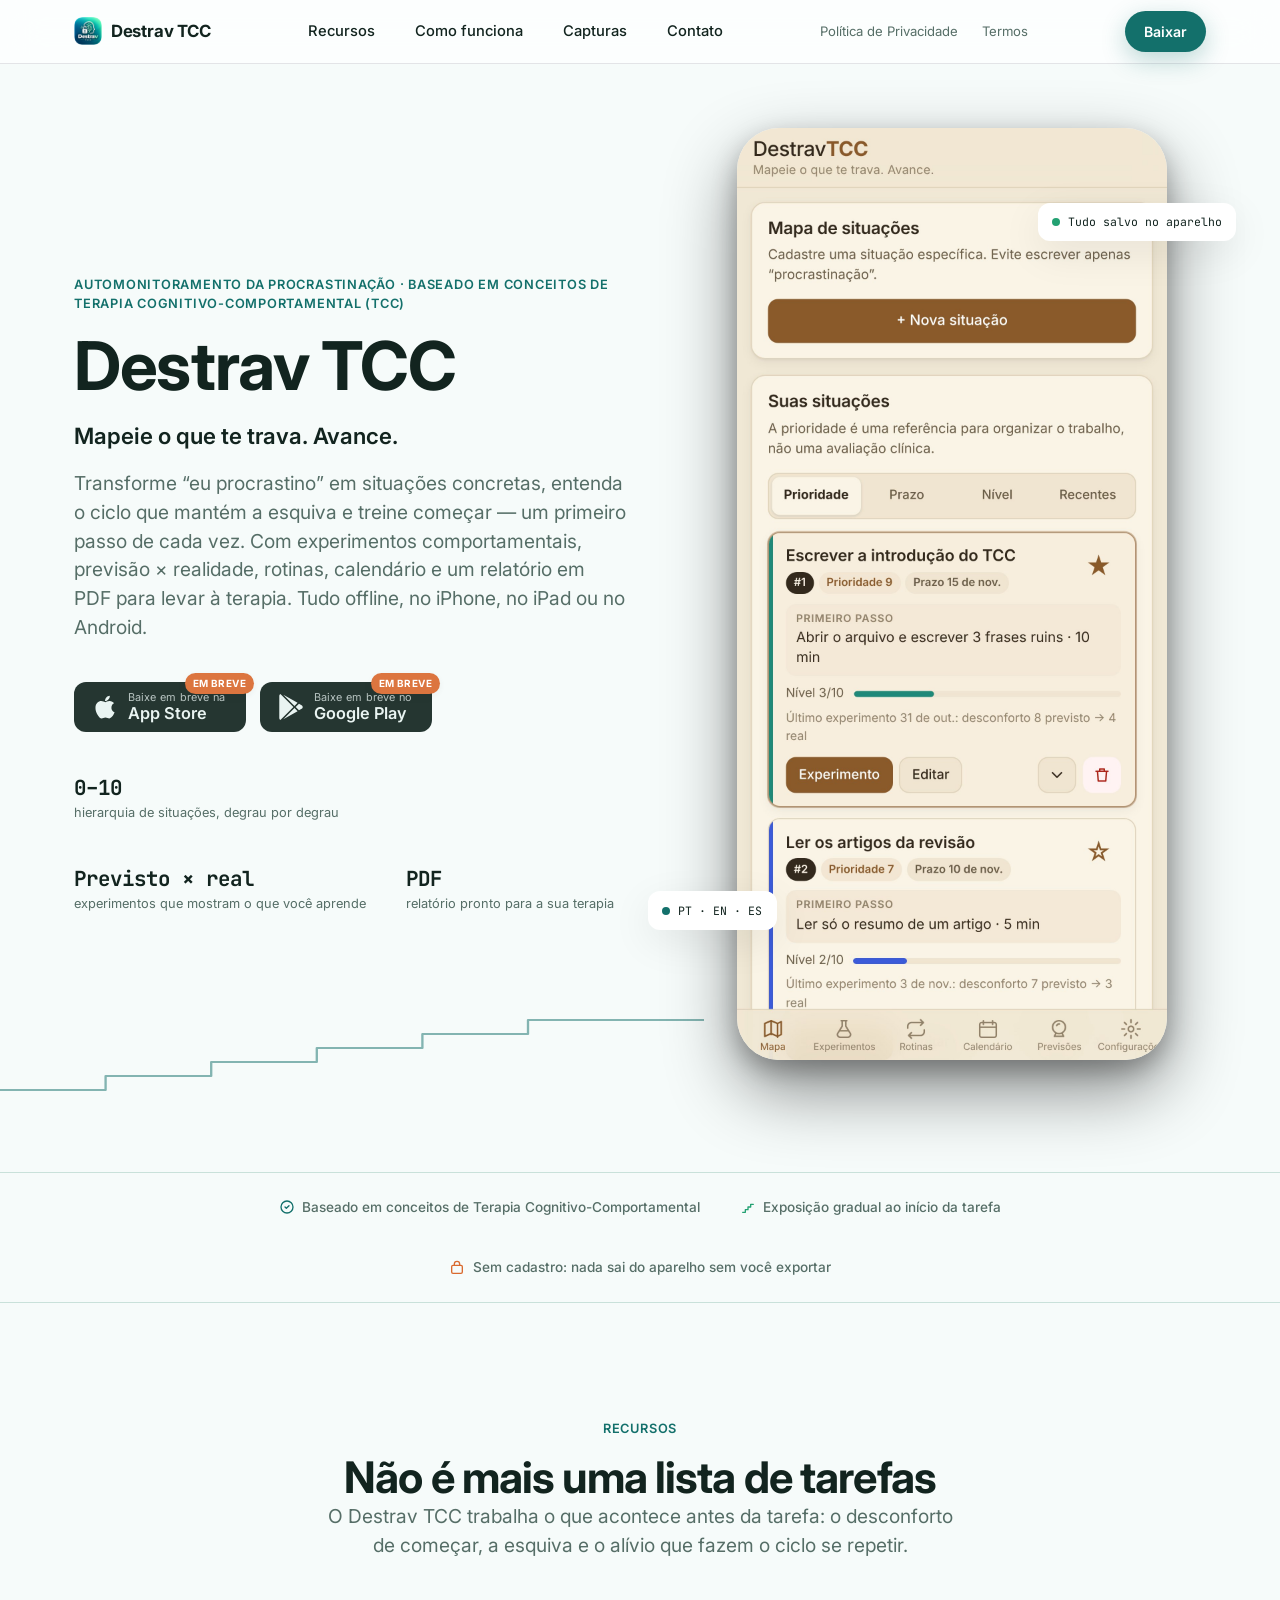
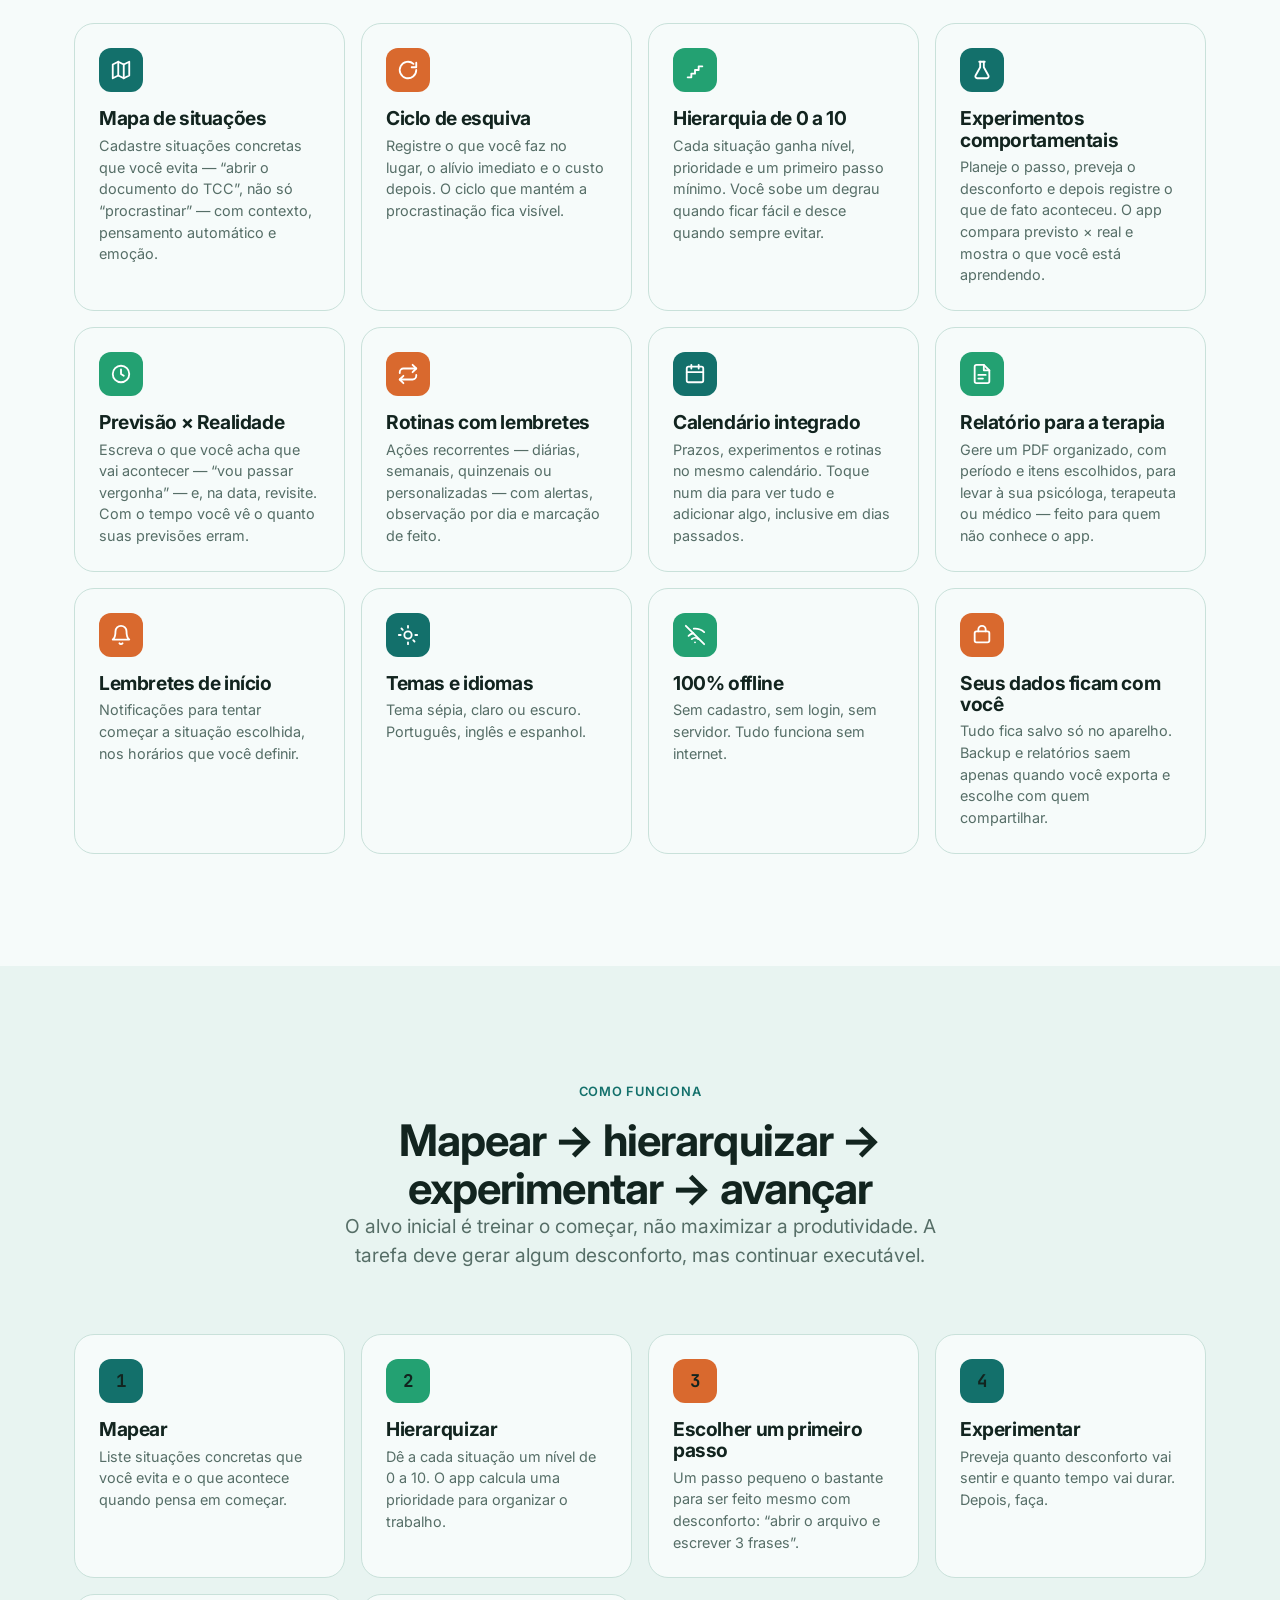
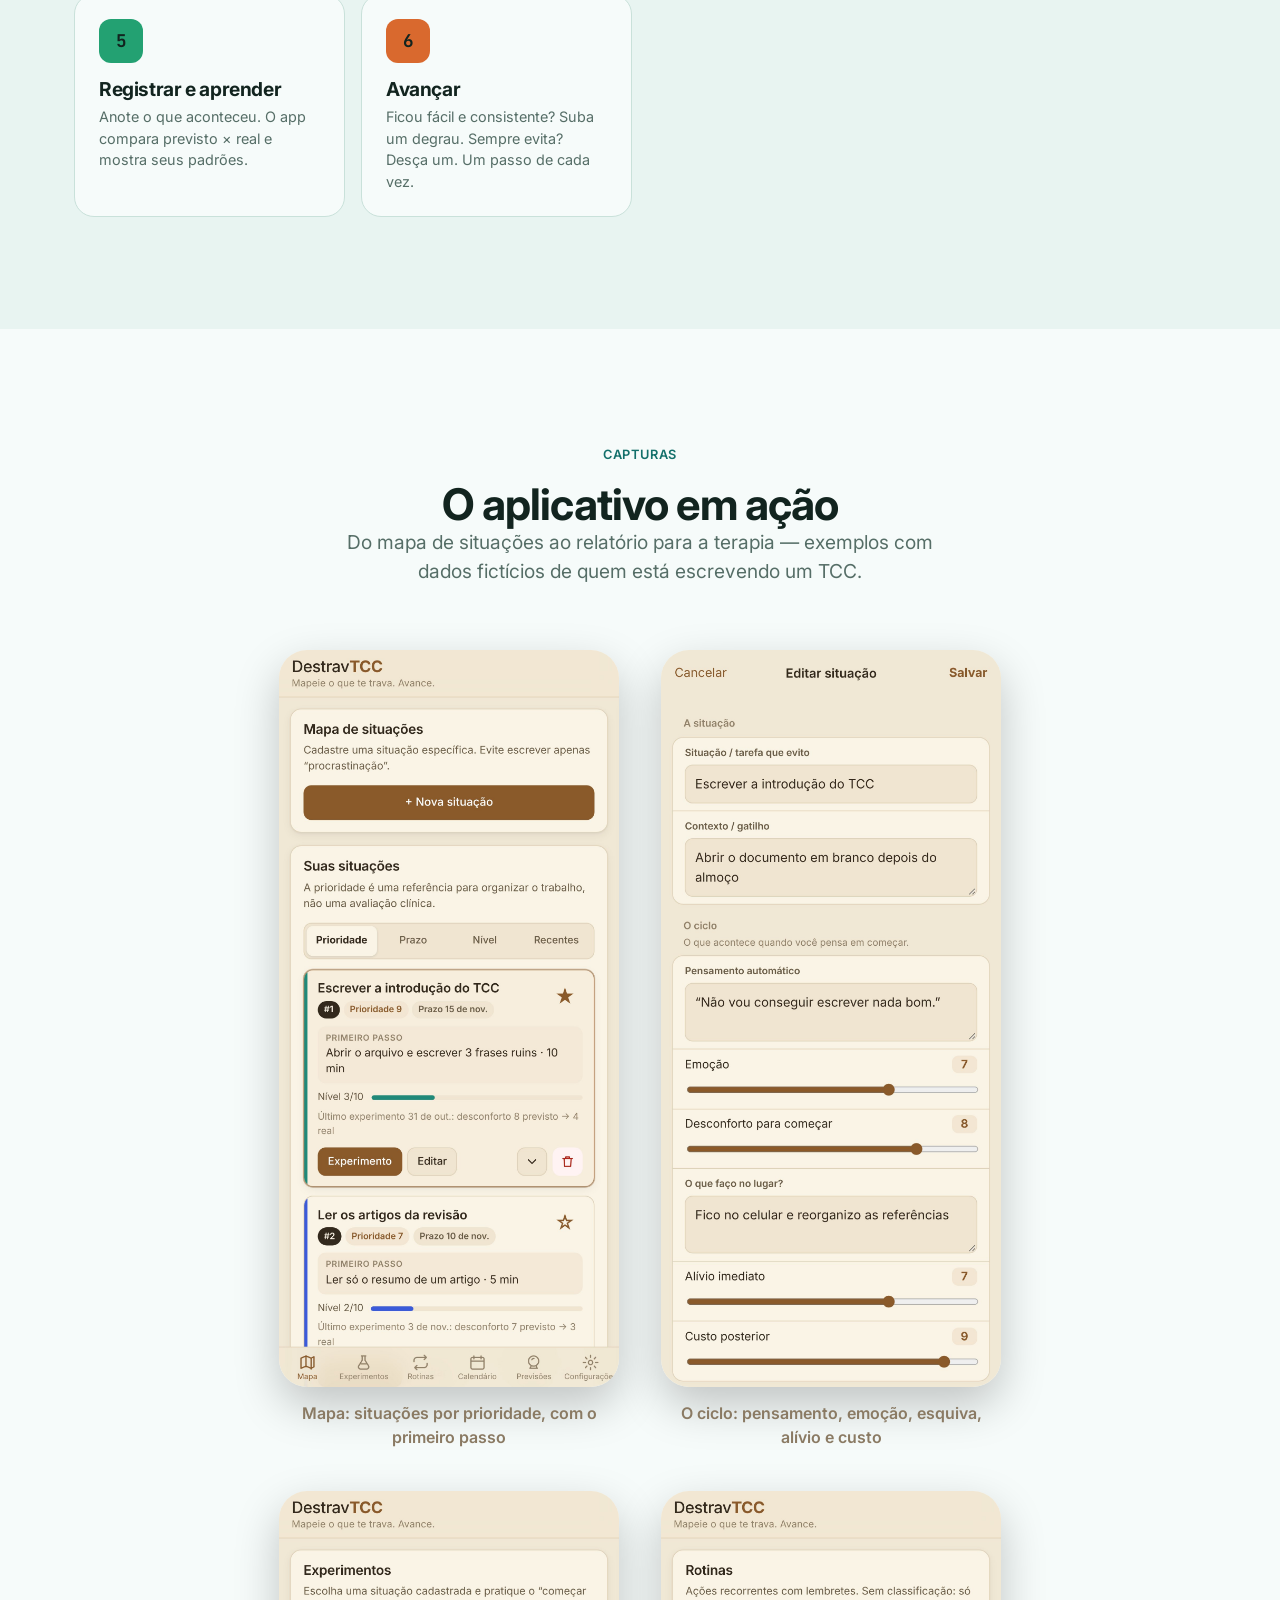
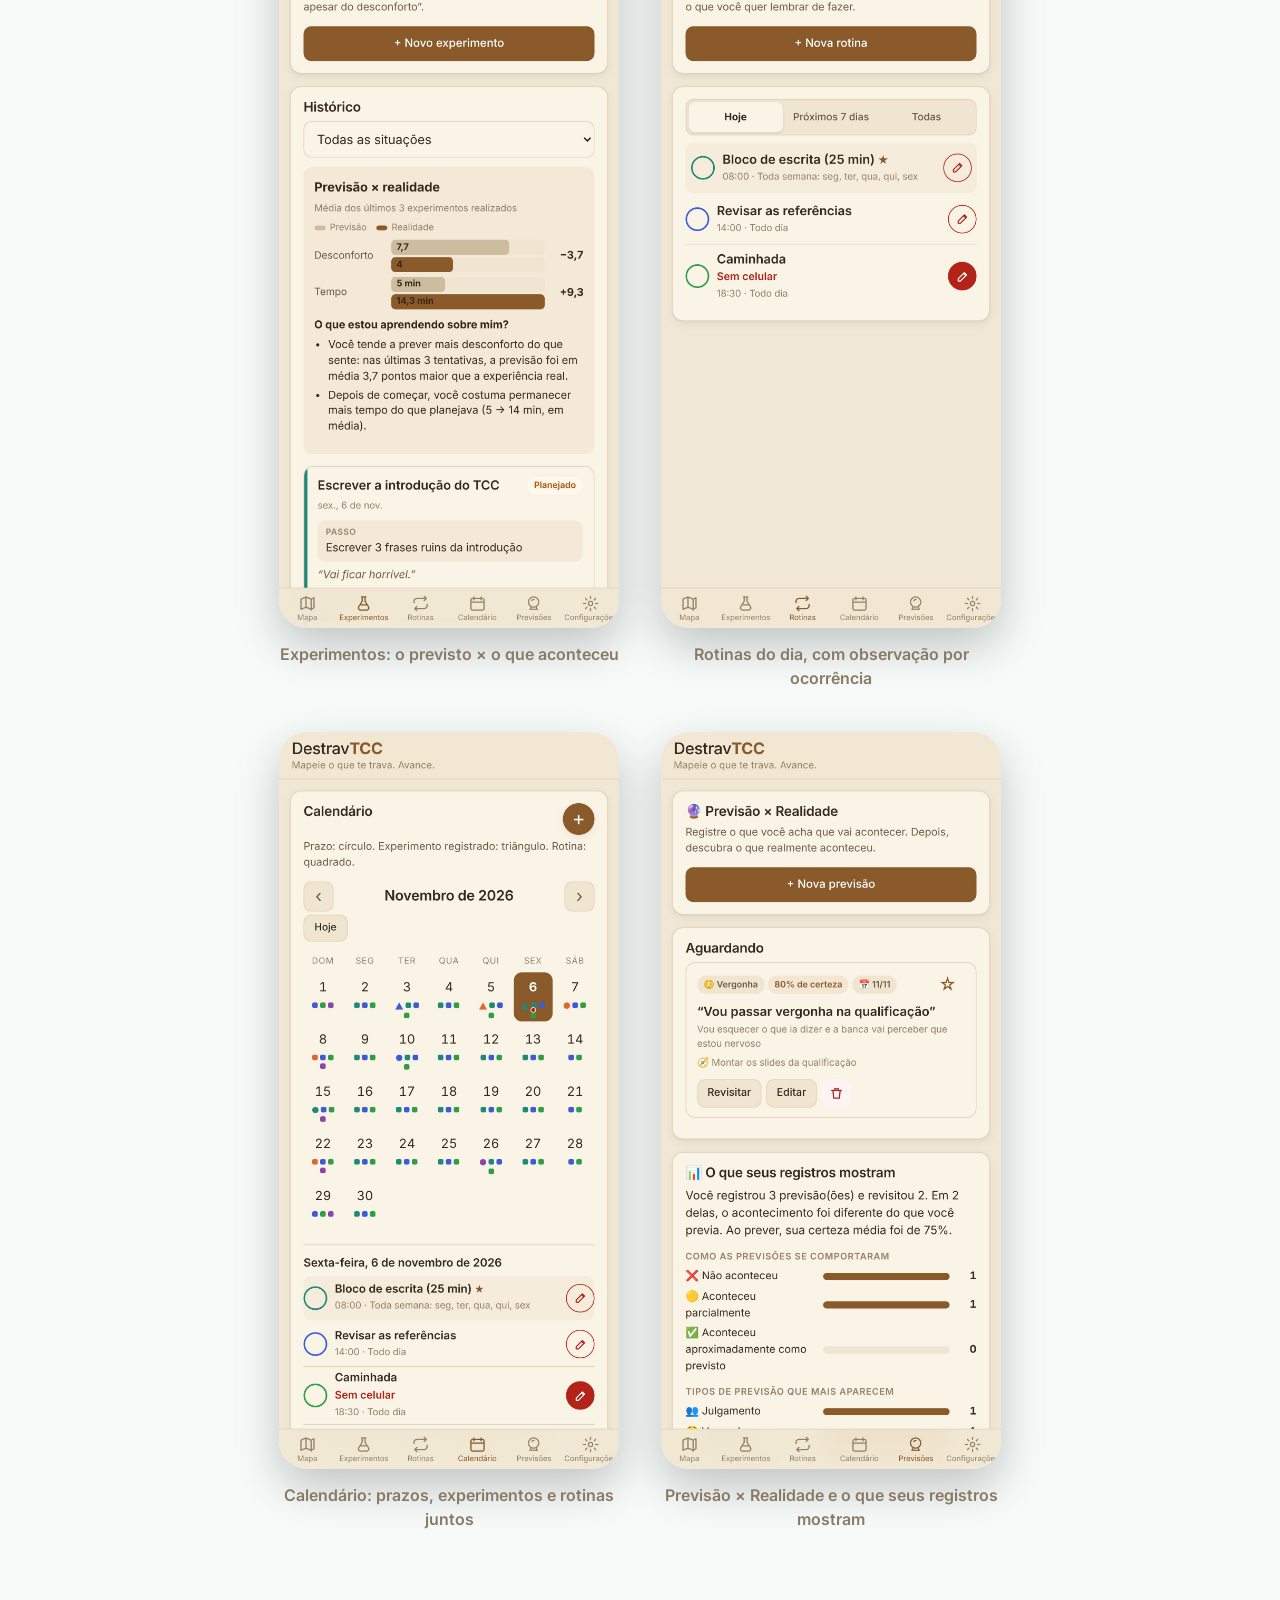
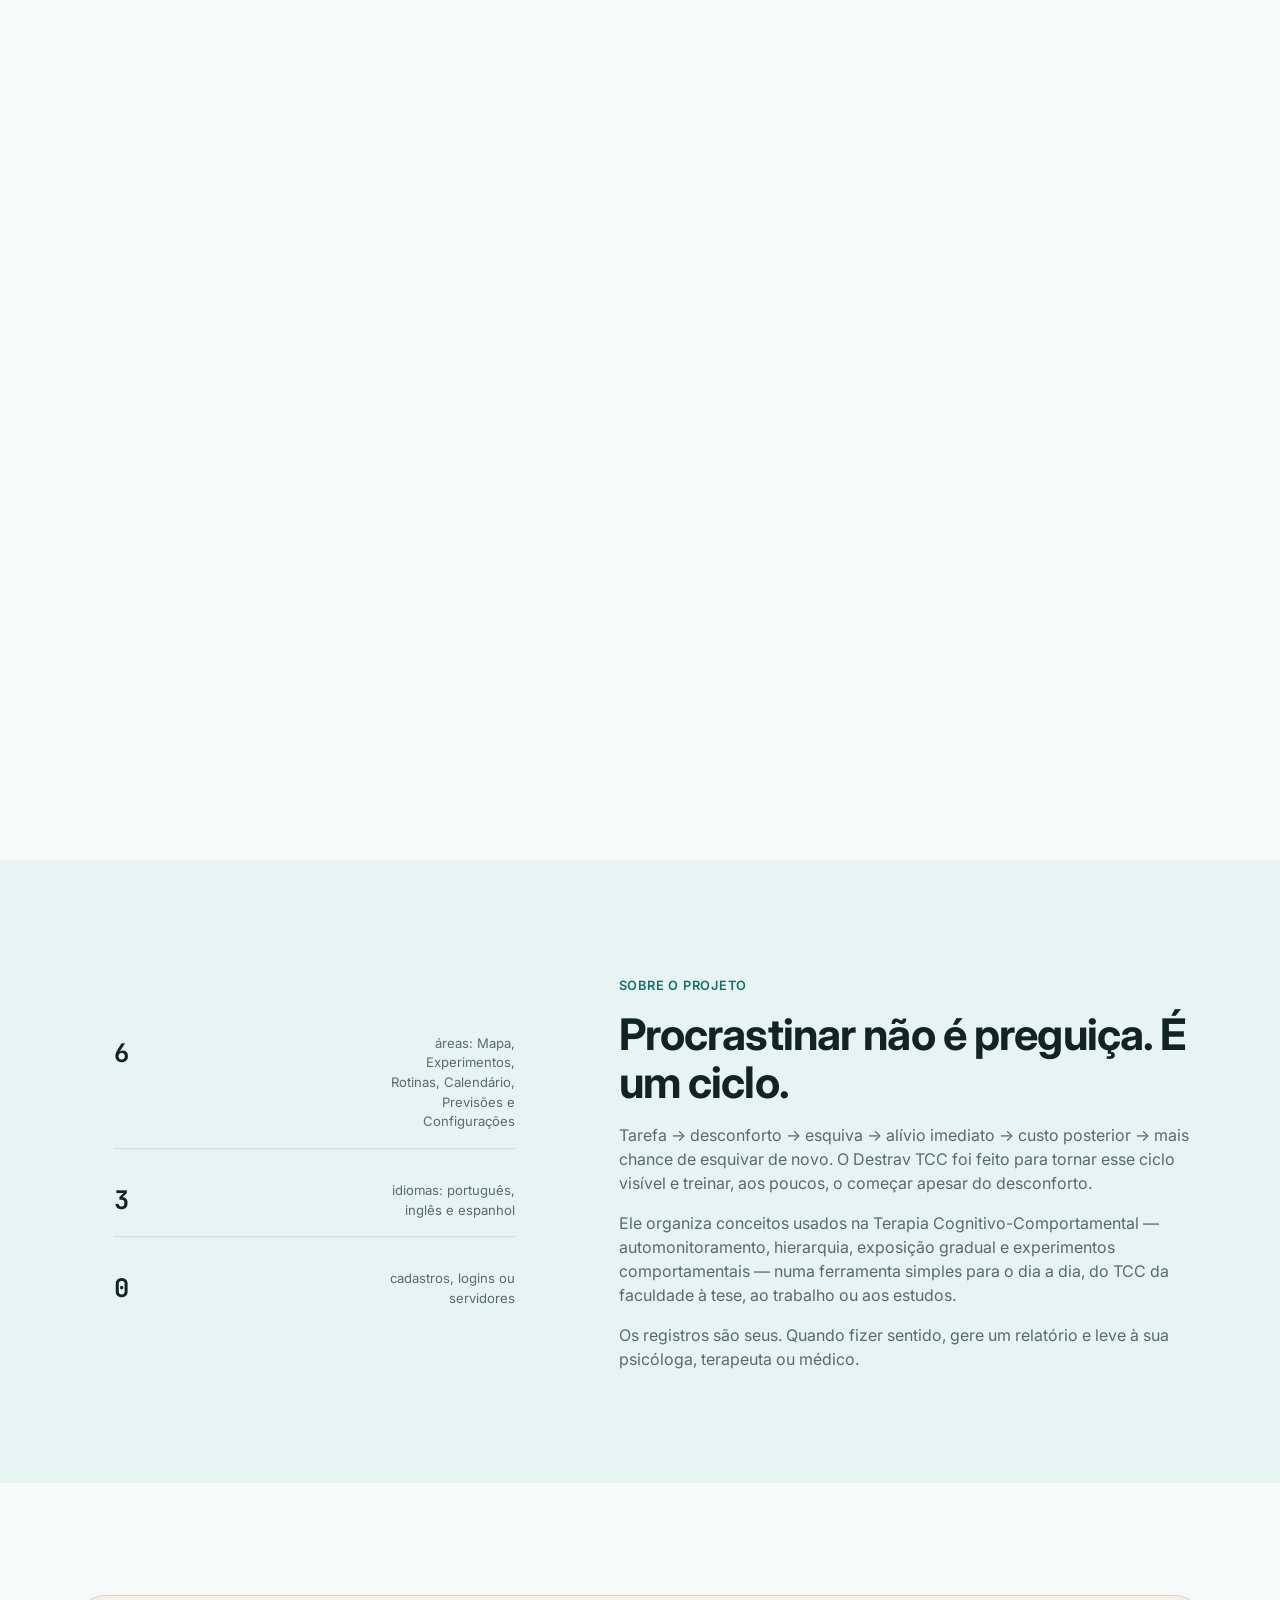
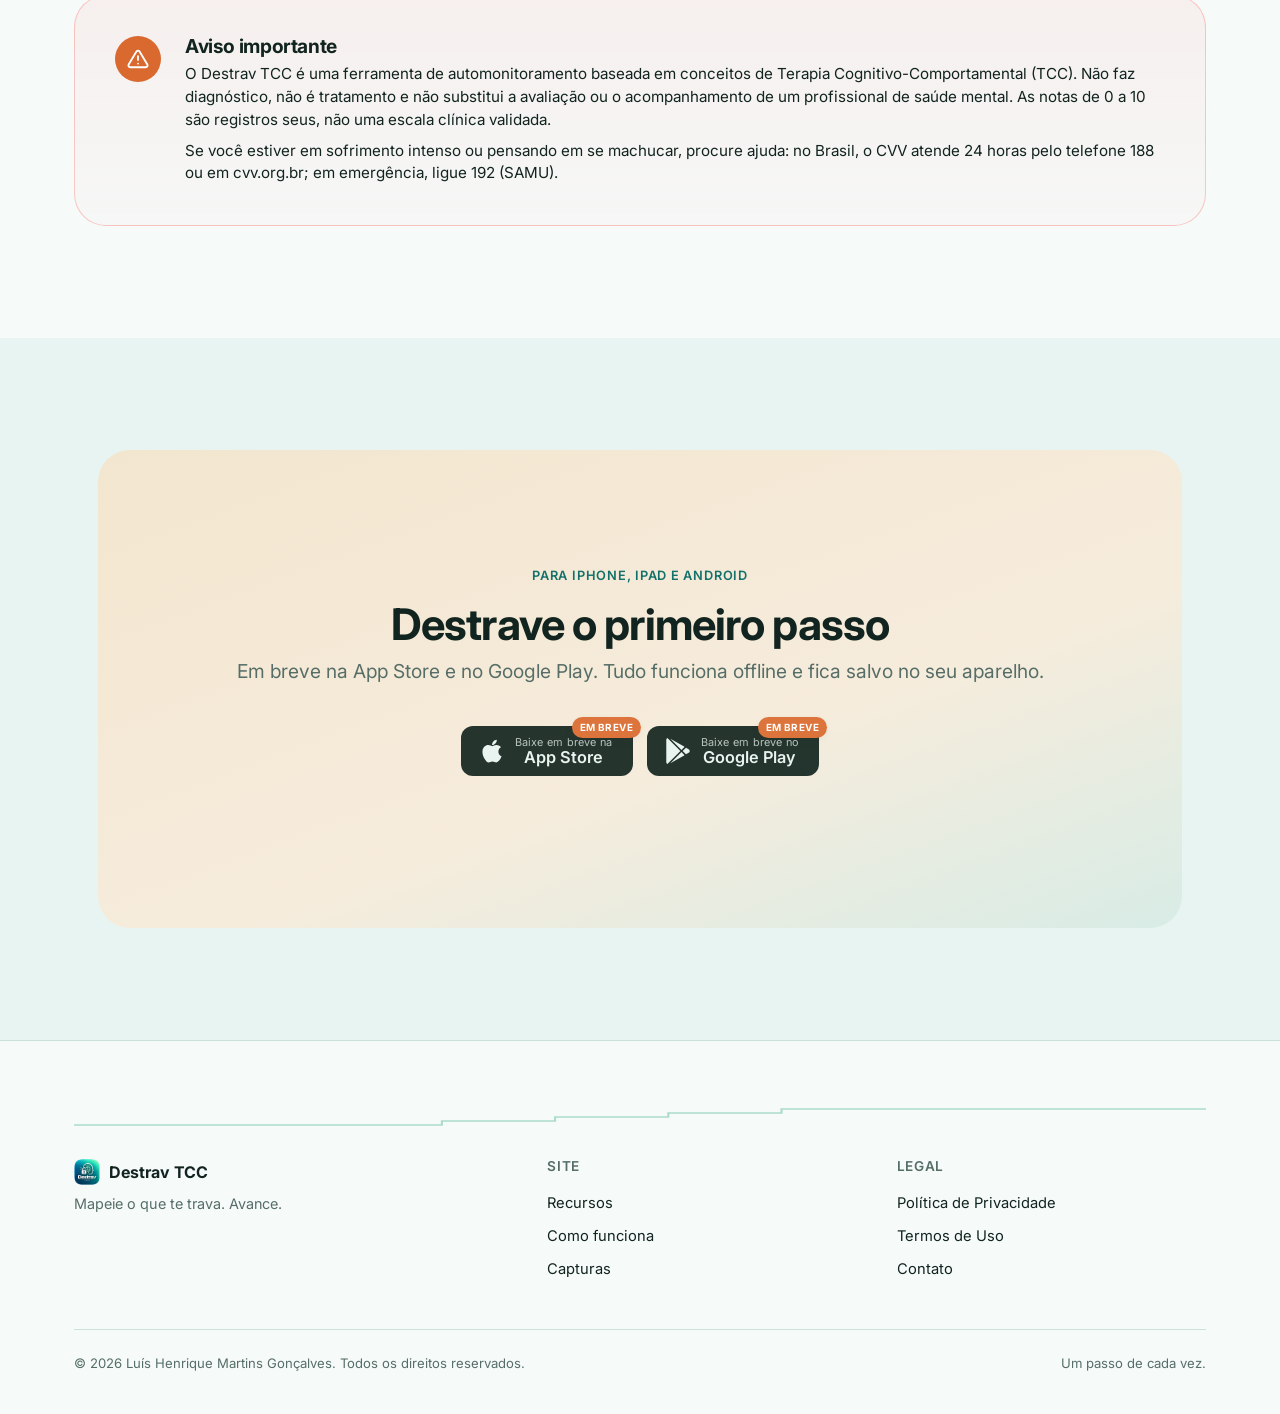
==== commit 72c7e98b: "Escreve Terapia Cognitivo-Comportamental (TCC) por extenso No Brasil, TCC costuma ser lido como trab" ====
--- a/index.html
+++ b/index.html
@@ -4,7 +4,7 @@
 <meta charset="UTF-8" />
 <meta name="viewport" content="width=device-width, initial-scale=1.0" />
 <title>Destrav TCC — Mapeie o que te trava. Avance.</title>
-<meta name="description" content="Destrav TCC é um app de automonitoramento da procrastinação baseado em conceitos de TCC: mapa de situações, hierarquia, primeiro passo, experimentos comportamentais, rotinas, calendário e relatório em PDF para a terapia. Offline, para iPhone, iPad e Android." />
+<meta name="description" content="Destrav TCC é um app de automonitoramento da procrastinação baseado em conceitos de Terapia Cognitivo-Comportamental (TCC): mapa de situações, hierarquia, primeiro passo, experimentos comportamentais, rotinas, calendário e relatório em PDF para a terapia. Offline, para iPhone, iPad e Android." />
 <meta name="author" content="Luís Henrique Martins Gonçalves" />
 <link rel="canonical" href="https://drluishmg-code.github.io/destravtcc/index.html" />
 <meta name="robots" content="index, follow" />
@@ -16,14 +16,14 @@
 
 <meta property="og:type" content="website" />
 <meta property="og:title" content="Destrav TCC — Mapeie o que te trava. Avance." />
-<meta property="og:description" content="Destrav TCC é um app de automonitoramento da procrastinação baseado em conceitos de TCC: mapa de situações, hierarquia, primeiro passo, experimentos comportamentais, rotinas, calendário e relatório em PDF para a terapia. Offline, para iPhone, iPad e Android." />
+<meta property="og:description" content="Destrav TCC é um app de automonitoramento da procrastinação baseado em conceitos de Terapia Cognitivo-Comportamental (TCC): mapa de situações, hierarquia, primeiro passo, experimentos comportamentais, rotinas, calendário e relatório em PDF para a terapia. Offline, para iPhone, iPad e Android." />
 <meta property="og:image" content="https://drluishmg-code.github.io/destravtcc/assets/social-preview.png" />
 <meta property="og:url" content="https://drluishmg-code.github.io/destravtcc/index.html" />
 <meta property="og:locale" content="pt_BR" />
 <meta property="og:site_name" content="Destrav TCC" />
 <meta name="twitter:card" content="summary_large_image" />
 <meta name="twitter:title" content="Destrav TCC — Mapeie o que te trava. Avance." />
-<meta name="twitter:description" content="Destrav TCC é um app de automonitoramento da procrastinação baseado em conceitos de TCC: mapa de situações, hierarquia, primeiro passo, experimentos comportamentais, rotinas, calendário e relatório em PDF para a terapia. Offline, para iPhone, iPad e Android." />
+<meta name="twitter:description" content="Destrav TCC é um app de automonitoramento da procrastinação baseado em conceitos de Terapia Cognitivo-Comportamental (TCC): mapa de situações, hierarquia, primeiro passo, experimentos comportamentais, rotinas, calendário e relatório em PDF para a terapia. Offline, para iPhone, iPad e Android." />
 <meta name="twitter:image" content="https://drluishmg-code.github.io/destravtcc/assets/social-preview.png" />
 
 <link rel="preconnect" href="https://fonts.googleapis.com" />
@@ -94,7 +94,7 @@
 
     <div class="container">
       <div class="hero-copy reveal">
-        <span class="eyebrow">Automonitoramento da procrastinação · baseado em conceitos de TCC</span>
+        <span class="eyebrow">Automonitoramento da procrastinação · baseado em conceitos de Terapia Cognitivo-Comportamental (TCC)</span>
         <h1>Destrav TCC</h1>
         <p class="lede-title">Mapeie o que te trava. Avance.</p>
         <p class="lede">Transforme “eu procrastino” em situações concretas, entenda o ciclo que mantém a esquiva e treine começar — um primeiro passo de cada vez. Com experimentos comportamentais, previsão × realidade, rotinas, calendário e um relatório em PDF para levar à terapia. Tudo offline, no iPhone, no iPad ou no Android.</p>
@@ -358,7 +358,7 @@
         </div>
         <div>
           <h3>Aviso importante</h3>
-          <p>O Destrav TCC é uma ferramenta de automonitoramento baseada em conceitos de TCC. Não faz diagnóstico, não é tratamento e não substitui a avaliação ou o acompanhamento de um profissional de saúde mental. As notas de 0 a 10 são registros seus, não uma escala clínica validada.</p>
+          <p>O Destrav TCC é uma ferramenta de automonitoramento baseada em conceitos de Terapia Cognitivo-Comportamental (TCC). Não faz diagnóstico, não é tratamento e não substitui a avaliação ou o acompanhamento de um profissional de saúde mental. As notas de 0 a 10 são registros seus, não uma escala clínica validada.</p>
           <p>Se você estiver em sofrimento intenso ou pensando em se machucar, procure ajuda: no Brasil, o CVV atende 24 horas pelo telefone 188 ou em cvv.org.br; em emergência, ligue 192 (SAMU).</p>
         </div>
       </div>
